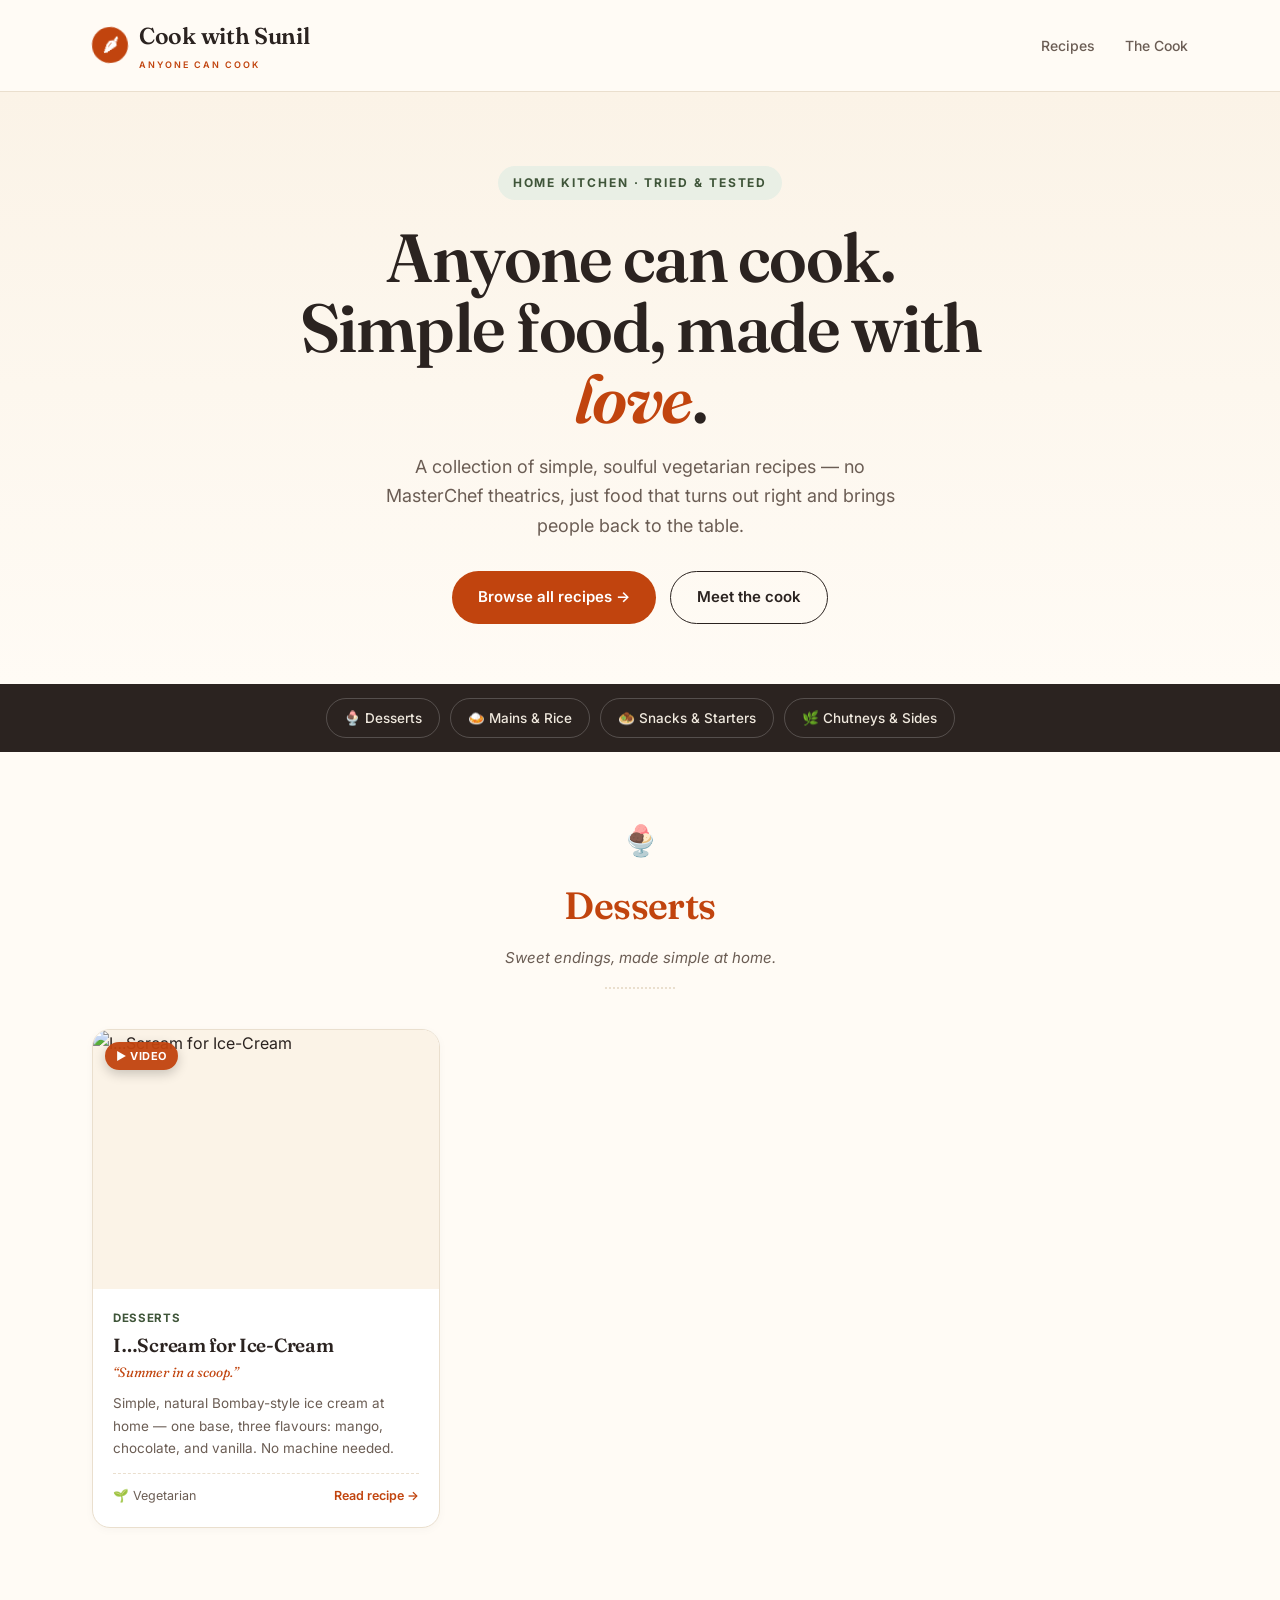
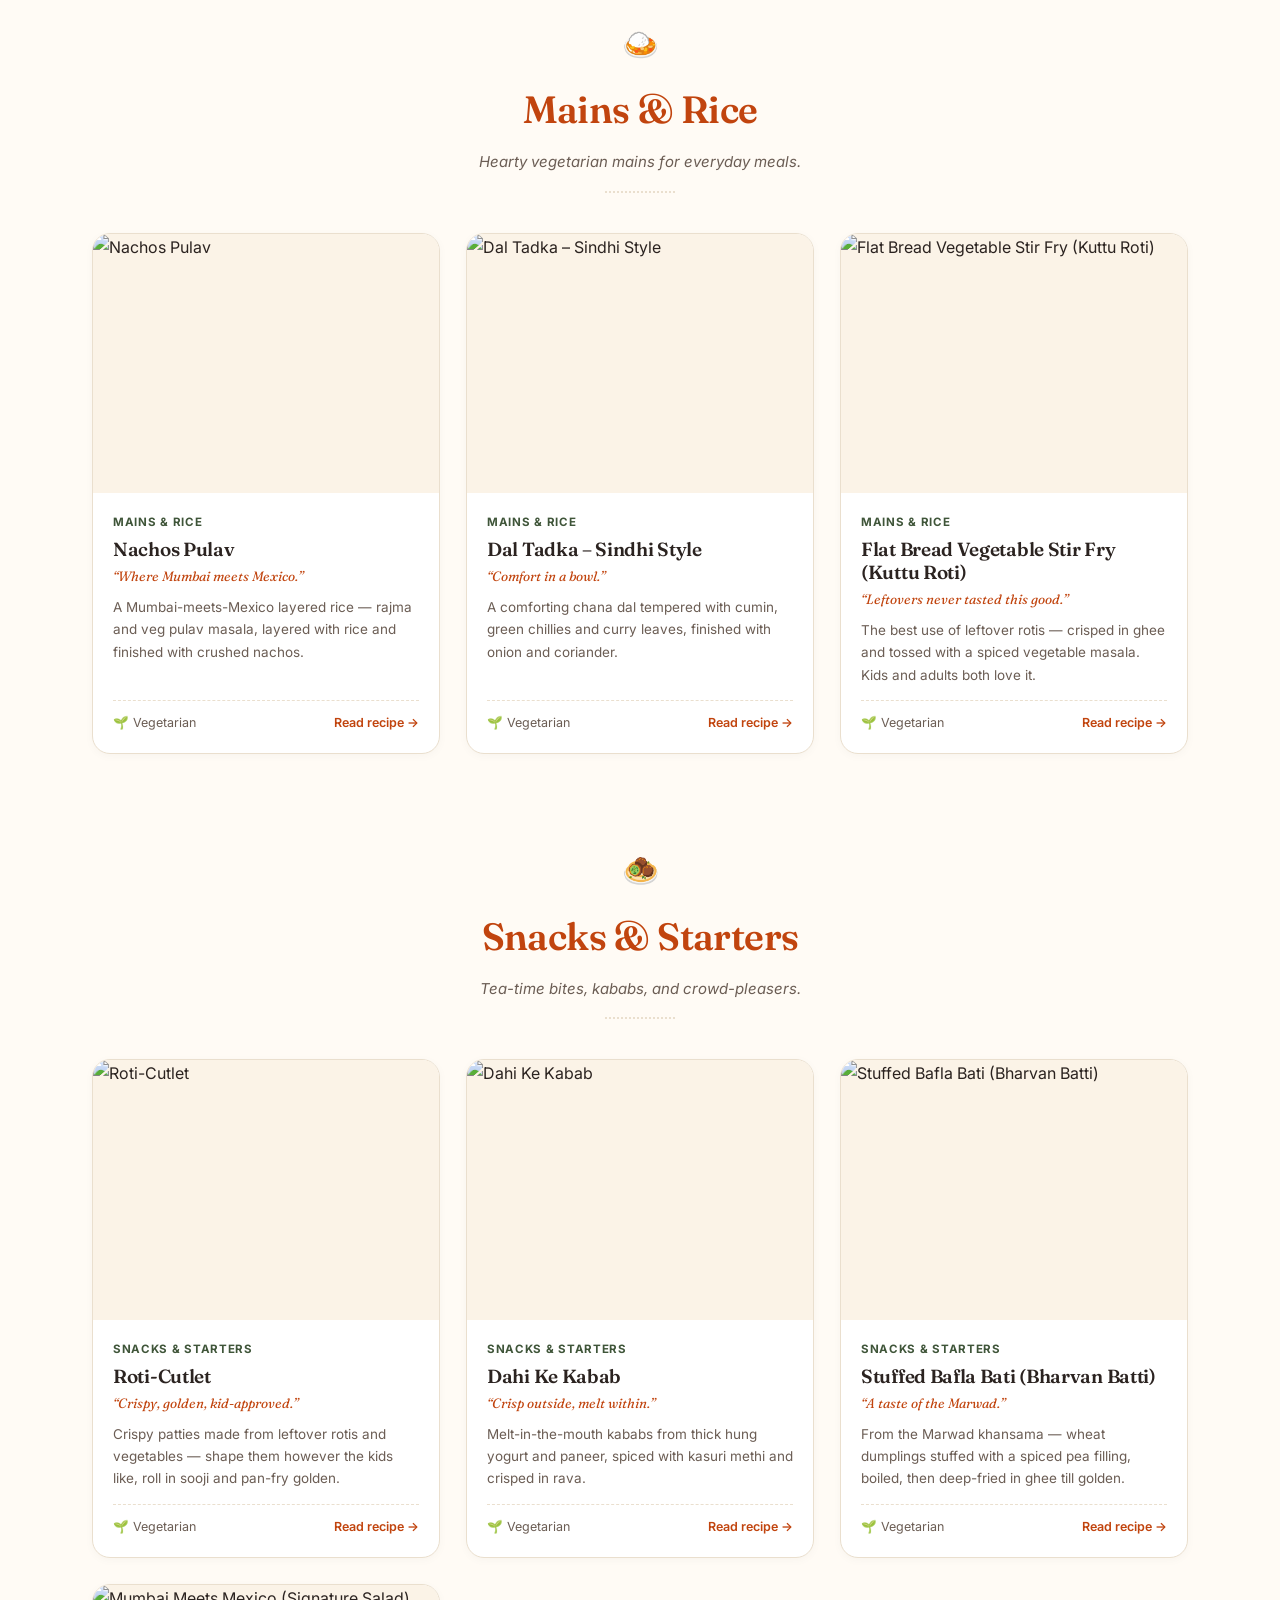
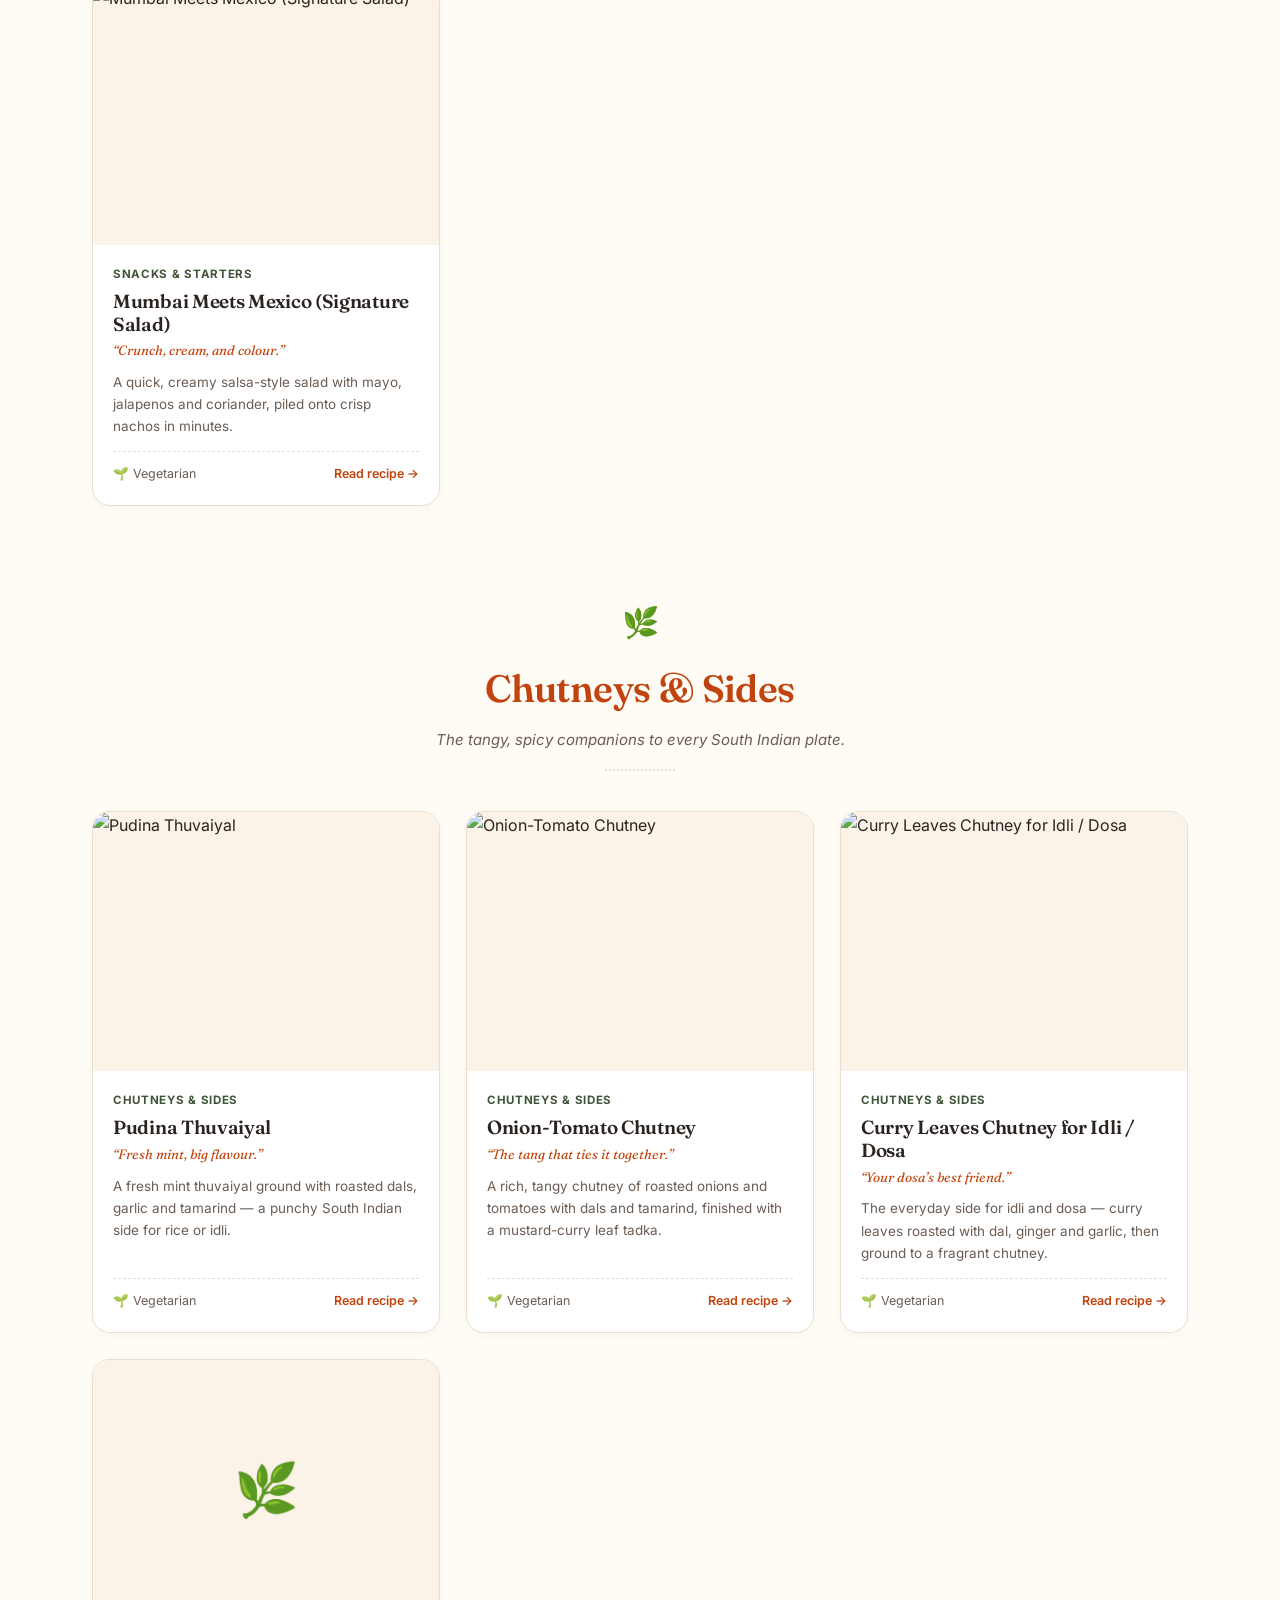
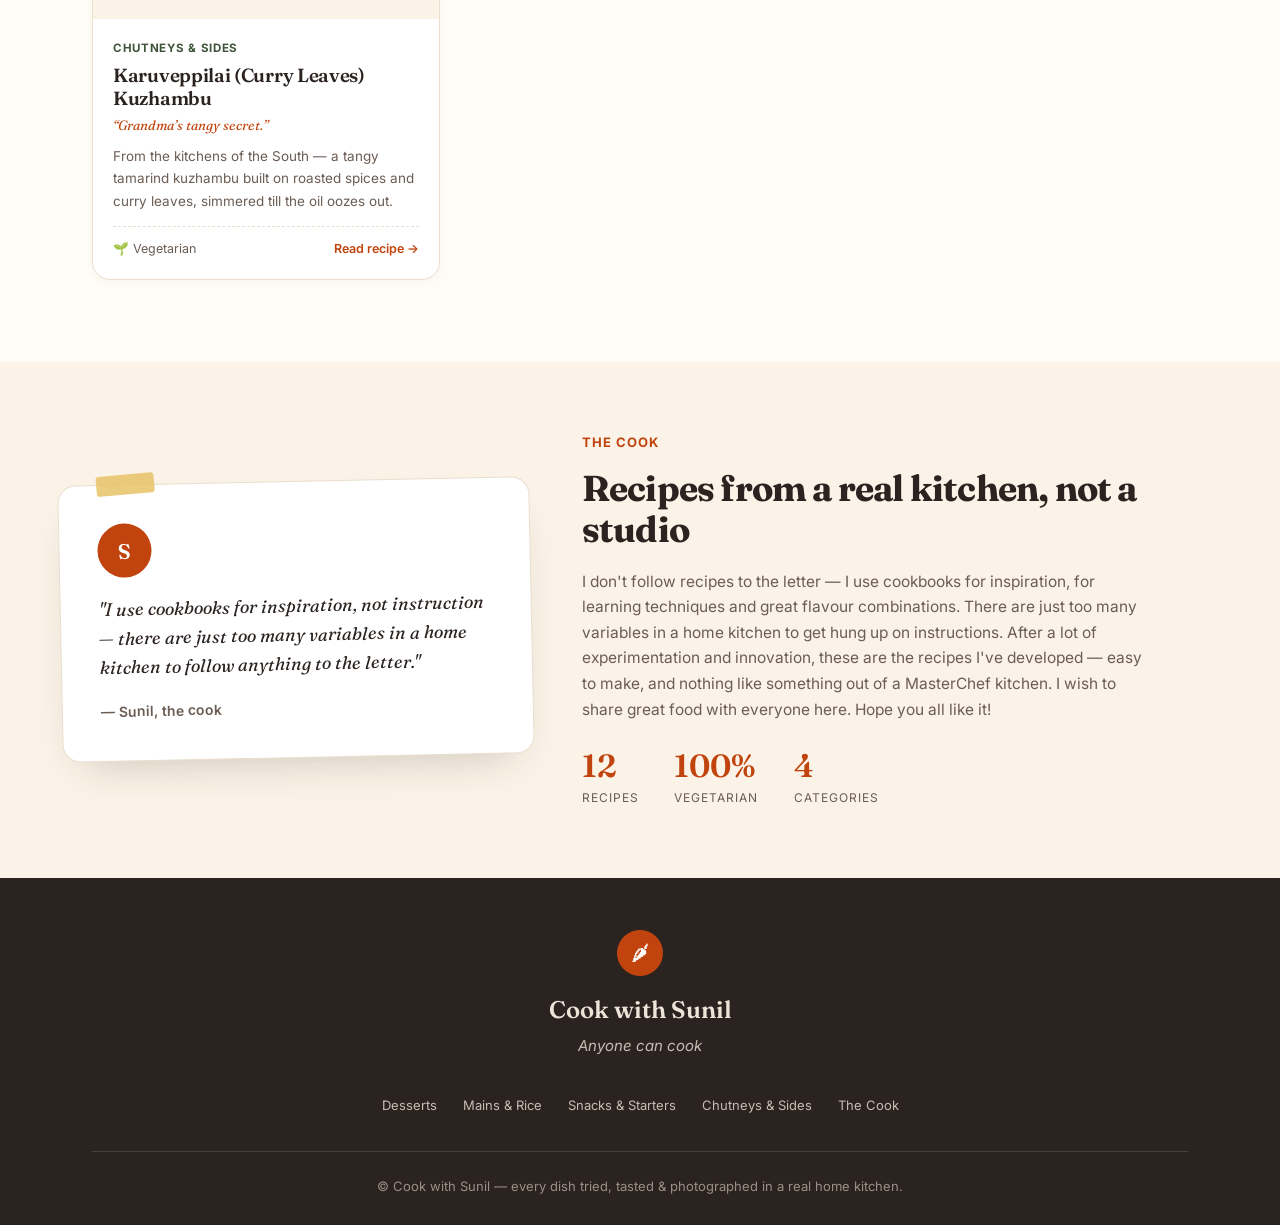
==== index.html @ 4f1dfeef "Initial commit" ====
<!DOCTYPE html><html lang="en"><head><meta charset="UTF-8">
<meta name="viewport" content="width=device-width, initial-scale=1.0">
<title>Cook with Sunil — Anyone Can Cook</title><link rel="preconnect" href="https://fonts.googleapis.com"><link rel="preconnect" href="https://fonts.gstatic.com" crossorigin><link href="https://fonts.googleapis.com/css2?family=Fraunces:ital,opsz,wght@0,9..144,400;0,9..144,500;0,9..144,600;0,9..144,700;1,9..144,500&family=Inter:wght@400;500;600;700&display=swap" rel="stylesheet">
<link rel="stylesheet" href="style.css"></head><body>
<header><div class="nav">
    <a class="logo" href="index.html"><span class="mark">🌶</span><span>Cook with Sunil<small>Anyone can cook</small></span></a>
    <nav class="links">
      <a href="index.html#recipes">Recipes</a>
      <a href="index.html#about">The Cook</a>
    </nav>
  </div></header>
<section class="hero"><div class="hero-inner">
  <span class="eyebrow">Home kitchen · tried &amp; tested</span>
  <h1>Anyone can cook.<br>Simple food, made with <em>love</em>.</h1>
  <p class="sub">A collection of simple, soulful vegetarian recipes — no MasterChef theatrics, just food that turns out right and brings people back to the table.</p>
  <div class="btn-row"><a href="#recipes" class="btn btn-primary">Browse all recipes →</a><a href="#about" class="btn btn-ghost">Meet the cook</a></div>
</div></section>
<div class="cat-strip"><div class="cat-track"><a href="#cat-desserts" class="chip">🍨 Desserts</a><a href="#cat-mains" class="chip">🍛 Mains &amp; Rice</a><a href="#cat-snacks" class="chip">🧆 Snacks &amp; Starters</a><a href="#cat-chutneys" class="chip">🌿 Chutneys &amp; Sides</a></div></div>
<div id="recipes"><section class="section" id="cat-desserts"><div class="wrap">
      <div class="cat-head"><span class="ic">🍨</span><h2>Desserts</h2><p>Sweet endings, made simple at home.</p><div class="dots"></div></div>
      <div class="grid"><a class="card" href="recipes/iscream-for-ice-cream.html"><div class="card-imgbox"><span class="vbadge">▶ Video</span><img src="https://blogger.googleusercontent.com/img/b/R29vZ2xl/AVvXsEgFw0wYeo3Sw2iEZyxGGr3tSj8_e7sImVb_Z_BEMBgULBhqzFp1XHIjA0QR-LkLG1fVpLxd50rUgfmRwkockPiO5MW8m3xWClStYhMVUKHw46kzNkJUn6xvJkQdDSr-ZBlwrnX8sAvw6Y0/s1600/20170427_085334.jpg" alt="I…Scream for Ice-Cream" loading="lazy"></div>
        <div class="card-body">
          <span class="cat">Desserts</span>
          <h3>I…Scream for Ice-Cream</h3>
          <div class="slogan">“Summer in a scoop.”</div>
          <p>Simple, natural Bombay-style ice cream at home — one base, three flavours: mango, chocolate, and vanilla. No machine needed.</p>
          <div class="card-foot"><span>🌱 Vegetarian</span><span class="read">Read recipe →</span></div>
        </div></a></div></div></section><section class="section" id="cat-mains"><div class="wrap">
      <div class="cat-head"><span class="ic">🍛</span><h2>Mains &amp; Rice</h2><p>Hearty vegetarian mains for everyday meals.</p><div class="dots"></div></div>
      <div class="grid"><a class="card" href="recipes/nachos-pulav.html"><div class="card-imgbox"><img src="https://blogger.googleusercontent.com/img/b/R29vZ2xl/AVvXsEjIQQK8z1B9zir5EjCNSpB1z9nng65ak8qjF-A2gY6j-wXVv90EKnfh2CKCVdnz7WDhyphenhyphenZRdzK7X9KW28HXyBEJ-opdi9cYxtEpz1s6Vxp4I9kd1K_onDWP8ii4K8JUJOKnVtJ7ZULEgsws/s1600/20170219_194304.jpg" alt="Nachos Pulav" loading="lazy"></div>
        <div class="card-body">
          <span class="cat">Mains &amp; Rice</span>
          <h3>Nachos Pulav</h3>
          <div class="slogan">“Where Mumbai meets Mexico.”</div>
          <p>A Mumbai-meets-Mexico layered rice — rajma and veg pulav masala, layered with rice and finished with crushed nachos.</p>
          <div class="card-foot"><span>🌱 Vegetarian</span><span class="read">Read recipe →</span></div>
        </div></a><a class="card" href="recipes/dal-tadka-sindhi-style.html"><div class="card-imgbox"><img src="https://blogger.googleusercontent.com/img/b/R29vZ2xl/AVvXsEghPW6mg73HFXf9tcdtgC_F7f_ImoK4aZg4cHeGwr1Kl7DD13qhtP1RSrISd06VORUZw4foGK4ANc1D4SOJID8cL55dn6BaSYgqeN9T8z7Kysr72hAzqRSy3J3FA2n-YyV-cQL20P2u7tk/s1600/20170125_112902%5B1%5D.jpg" alt="Dal Tadka – Sindhi Style" loading="lazy"></div>
        <div class="card-body">
          <span class="cat">Mains &amp; Rice</span>
          <h3>Dal Tadka – Sindhi Style</h3>
          <div class="slogan">“Comfort in a bowl.”</div>
          <p>A comforting chana dal tempered with cumin, green chillies and curry leaves, finished with onion and coriander.</p>
          <div class="card-foot"><span>🌱 Vegetarian</span><span class="read">Read recipe →</span></div>
        </div></a><a class="card" href="recipes/flat-bread-vegetable-stir-fry.html"><div class="card-imgbox"><img src="https://blogger.googleusercontent.com/img/b/R29vZ2xl/AVvXsEhppO60eeCHityUreZRfAb-bkHAT_Q0iYYxqyq2pEWZCsMvmVnBmGLKgSCERcH0T8pK2LYeWjLOKEDHChMqivcEeB98K-WfI4bphF3T0xjyth3nAKYNoSKLiLcBI1dA5My2yGHmAhQFqsQ/s1600/FinalRecipe.jpg" alt="Flat Bread Vegetable Stir Fry (Kuttu Roti)" loading="lazy"></div>
        <div class="card-body">
          <span class="cat">Mains &amp; Rice</span>
          <h3>Flat Bread Vegetable Stir Fry (Kuttu Roti)</h3>
          <div class="slogan">“Leftovers never tasted this good.”</div>
          <p>The best use of leftover rotis — crisped in ghee and tossed with a spiced vegetable masala. Kids and adults both love it.</p>
          <div class="card-foot"><span>🌱 Vegetarian</span><span class="read">Read recipe →</span></div>
        </div></a></div></div></section><section class="section" id="cat-snacks"><div class="wrap">
      <div class="cat-head"><span class="ic">🧆</span><h2>Snacks &amp; Starters</h2><p>Tea-time bites, kababs, and crowd-pleasers.</p><div class="dots"></div></div>
      <div class="grid"><a class="card" href="recipes/roti-cutlet.html"><div class="card-imgbox"><img src="https://blogger.googleusercontent.com/img/b/R29vZ2xl/AVvXsEh2dqqE704uBh4hRAGPXHVUBP8OnBsLX6yEpGLW4JAv_m7zp0CteZa7-JMsQDPhw6bWCqvStCzgMV7E_QYKPdjQCLGt3HzcbpElyhjtNiKp_ELKt7i7dH6aCMytRm6L7MxPrPAR6CMxEHY/s1600/20161216_183708.jpg" alt="Roti-Cutlet" loading="lazy"></div>
        <div class="card-body">
          <span class="cat">Snacks &amp; Starters</span>
          <h3>Roti-Cutlet</h3>
          <div class="slogan">“Crispy, golden, kid-approved.”</div>
          <p>Crispy patties made from leftover rotis and vegetables — shape them however the kids like, roll in sooji and pan-fry golden.</p>
          <div class="card-foot"><span>🌱 Vegetarian</span><span class="read">Read recipe →</span></div>
        </div></a><a class="card" href="recipes/dahi-ke-kabab.html"><div class="card-imgbox"><img src="https://blogger.googleusercontent.com/img/b/R29vZ2xl/AVvXsEhenN1s5Jiac1G-pbohjUM249xzvGFm3jf5kSj56xplCSXVtcHLGimD4LZ4NJWnolzxZd3FnyPrOJ2uaZqwNsiNmnnwuAV_sNTugXSMS69ebXO3aFKRUMzMpRTNVwaDNpOuK_WzVVysIMU/s1600/20160713_191837.jpg" alt="Dahi Ke Kabab" loading="lazy"></div>
        <div class="card-body">
          <span class="cat">Snacks &amp; Starters</span>
          <h3>Dahi Ke Kabab</h3>
          <div class="slogan">“Crisp outside, melt within.”</div>
          <p>Melt-in-the-mouth kababs from thick hung yogurt and paneer, spiced with kasuri methi and crisped in rava.</p>
          <div class="card-foot"><span>🌱 Vegetarian</span><span class="read">Read recipe →</span></div>
        </div></a><a class="card" href="recipes/stuffed-bafla-bati.html"><div class="card-imgbox"><img src="https://blogger.googleusercontent.com/img/b/R29vZ2xl/AVvXsEiE6mlId9qHucNRJmh9KgJC_mFvnOPAeF1JdLgCGEiuiAC-ZcavAeBeXEUVF7Yqpzw_WYfKelt8BISRjWqrp4NXorxo4FDapHoyJ_9gQRP6Za9vZZnNcGZ80BP8h7YeNfulwo-5lq1vnrQ/s1600/20170205_131825.jpg" alt="Stuffed Bafla Bati (Bharvan Batti)" loading="lazy"></div>
        <div class="card-body">
          <span class="cat">Snacks &amp; Starters</span>
          <h3>Stuffed Bafla Bati (Bharvan Batti)</h3>
          <div class="slogan">“A taste of the Marwad.”</div>
          <p>From the Marwad khansama — wheat dumplings stuffed with a spiced pea filling, boiled, then deep-fried in ghee till golden.</p>
          <div class="card-foot"><span>🌱 Vegetarian</span><span class="read">Read recipe →</span></div>
        </div></a><a class="card" href="recipes/mumbai-meets-mexico-signature-salad.html"><div class="card-imgbox"><img src="https://blogger.googleusercontent.com/img/b/R29vZ2xl/AVvXsEiPVGfZgb_vbFJzCrRrokZDkWzpPA3eaFC8uePCwQwnpmatWI_PqnGOxtR1TtI1C7z-S4FWOAka4y0vxbvQzpNoXQLZIXMTinGe_Yiqvjn3AgZ1Y8Dhe9PY2_-Z-a2RHFv0I8VTkstrA8g/s1600/20170217_124840.jpg" alt="Mumbai Meets Mexico (Signature Salad)" loading="lazy"></div>
        <div class="card-body">
          <span class="cat">Snacks &amp; Starters</span>
          <h3>Mumbai Meets Mexico (Signature Salad)</h3>
          <div class="slogan">“Crunch, cream, and colour.”</div>
          <p>A quick, creamy salsa-style salad with mayo, jalapenos and coriander, piled onto crisp nachos in minutes.</p>
          <div class="card-foot"><span>🌱 Vegetarian</span><span class="read">Read recipe →</span></div>
        </div></a></div></div></section><section class="section" id="cat-chutneys"><div class="wrap">
      <div class="cat-head"><span class="ic">🌿</span><h2>Chutneys &amp; Sides</h2><p>The tangy, spicy companions to every South Indian plate.</p><div class="dots"></div></div>
      <div class="grid"><a class="card" href="recipes/pudina-thuvaiyal.html"><div class="card-imgbox"><img src="https://blogger.googleusercontent.com/img/b/R29vZ2xl/AVvXsEhF_JLlzzImtAB-aK-VqXWZ7imxDiXHdghusbhHlmqI6Mui17QLjEtxDnAkiiumhVhEcResrKe85SBDqQ5V5i7YfeUi4BRLkUC4Se1vOrA9KpQroZGYI82nofA6fdEDqZi_3i1RG_dpq9A/s1600/20170208_172454.jpg" alt="Pudina Thuvaiyal" loading="lazy"></div>
        <div class="card-body">
          <span class="cat">Chutneys &amp; Sides</span>
          <h3>Pudina Thuvaiyal</h3>
          <div class="slogan">“Fresh mint, big flavour.”</div>
          <p>A fresh mint thuvaiyal ground with roasted dals, garlic and tamarind — a punchy South Indian side for rice or idli.</p>
          <div class="card-foot"><span>🌱 Vegetarian</span><span class="read">Read recipe →</span></div>
        </div></a><a class="card" href="recipes/onion-tomato-chutney.html"><div class="card-imgbox"><img src="https://blogger.googleusercontent.com/img/b/R29vZ2xl/AVvXsEibOUSifg0I3V5X3czVHTTebqqjDA8hDwp838yAYhmin7AsKMjqBAxrg124q-DOqh7LNtPHUI9MXusyq-41RGnck0bb0sgMVdSnXQqoEVOvciBJenWuyq2JxHxMBNbSVjXGwijG5c_bMZ4/s1600/20170129_192858.jpg" alt="Onion-Tomato Chutney" loading="lazy"></div>
        <div class="card-body">
          <span class="cat">Chutneys &amp; Sides</span>
          <h3>Onion-Tomato Chutney</h3>
          <div class="slogan">“The tang that ties it together.”</div>
          <p>A rich, tangy chutney of roasted onions and tomatoes with dals and tamarind, finished with a mustard-curry leaf tadka.</p>
          <div class="card-foot"><span>🌱 Vegetarian</span><span class="read">Read recipe →</span></div>
        </div></a><a class="card" href="recipes/curry-leaves-chutney-for-idli-dosa.html"><div class="card-imgbox"><img src="https://blogger.googleusercontent.com/img/b/R29vZ2xl/AVvXsEi475CVmxyx-L4INZqtGL-YmZ1We_u1buv3QeqhWbfv9ziGuZAYHcxqvOp58nPk1_nMiL2BbzUoZxp7ufi2bHBsUQrV6Z0tn7A8SuXFbl655Da0PzI9Os0oX3kiphWXs3-1eS0PDS_pwsk/s1600/20170129_192916.jpg" alt="Curry Leaves Chutney for Idli / Dosa" loading="lazy"></div>
        <div class="card-body">
          <span class="cat">Chutneys &amp; Sides</span>
          <h3>Curry Leaves Chutney for Idli / Dosa</h3>
          <div class="slogan">“Your dosa’s best friend.”</div>
          <p>The everyday side for idli and dosa — curry leaves roasted with dal, ginger and garlic, then ground to a fragrant chutney.</p>
          <div class="card-foot"><span>🌱 Vegetarian</span><span class="read">Read recipe →</span></div>
        </div></a><a class="card" href="recipes/karuveppilai-curry-leaves-kuzhambu.html"><div class="card-imgbox"><div class="noimg">🌿</div></div>
        <div class="card-body">
          <span class="cat">Chutneys &amp; Sides</span>
          <h3>Karuveppilai (Curry Leaves) Kuzhambu</h3>
          <div class="slogan">“Grandma’s tangy secret.”</div>
          <p>From the kitchens of the South — a tangy tamarind kuzhambu built on roasted spices and curry leaves, simmered till the oil oozes out.</p>
          <div class="card-foot"><span>🌱 Vegetarian</span><span class="read">Read recipe →</span></div>
        </div></a></div></div></section></div>
<section class="about" id="about"><div class="wrap about-inner">
  <div class="note-card"><div class="avatar">S</div>
    <p>"I use cookbooks for inspiration, not instruction — there are just too many variables in a home kitchen to follow anything to the letter."</p>
    <div class="sign">— Sunil, the cook</div>
  </div>
  <div class="about-copy">
    <span class="tag">The Cook</span>
    <h2>Recipes from a real kitchen, not a studio</h2>
    <p>I don't follow recipes to the letter — I use cookbooks for inspiration, for learning techniques and great flavour combinations. There are just too many variables in a home kitchen to get hung up on instructions. After a lot of experimentation and innovation, these are the recipes I've developed — easy to make, and nothing like something out of a MasterChef kitchen. I wish to share great food with everyone here. Hope you all like it!</p>
    <div class="stat-row">
      <div class="stat"><b>12</b><span>Recipes</span></div>
      <div class="stat"><b>100%</b><span>Vegetarian</span></div>
      <div class="stat"><b>4</b><span>Categories</span></div>
    </div>
  </div>
</div></section>
<footer><div class="wrap">
    <div class="foot-top"><div class="mark">🌶</div><h3>Cook with Sunil</h3><p>Anyone can cook</p></div>
    <div class="foot-nav"><a href="index.html#cat-desserts">Desserts</a><a href="index.html#cat-mains">Mains &amp; Rice</a><a href="index.html#cat-snacks">Snacks &amp; Starters</a><a href="index.html#cat-chutneys">Chutneys &amp; Sides</a><a href="index.html#about">The Cook</a></div>
    <div class="foot-bottom">© Cook with Sunil — every dish tried, tasted &amp; photographed in a real home kitchen.</div>
  </div></footer>
</body></html>
---- style.css ----
:root{
  --paper:#FFFBF5; --paper-2:#FBF3E7; --paper-3:#F7EDDD;
  --ink:#2B2320; --ink-soft:#6B5D54;
  --coral:#C1440E; --coral-dark:#9E360A;
  --curry:#5B7553; --curry-dark:#3F5539;
  --gold:#E8C468; --tip-blue:#4A6D8C; --tip-blue-bg:#EAF1F6;
  --tip-gold-bg:#FBF3DD;
  --line:#EADFCE; --line-soft:#F0E7D8;
}
*{margin:0;padding:0;box-sizing:border-box;}
html{scroll-behavior:smooth;}
body{background:var(--paper);color:var(--ink);font-family:'Inter',sans-serif;line-height:1.65;-webkit-font-smoothing:antialiased;}
h1,h2,h3,h4,.serif{font-family:'Fraunces',serif;}
a{color:inherit;text-decoration:none;}
img{max-width:100%;display:block;}
.wrap{max-width:1160px;margin:0 auto;padding:0 32px;}

/* ---------- HEADER ---------- */
header{background:rgba(255,251,245,.9);backdrop-filter:blur(10px);border-bottom:1px solid var(--line);position:sticky;top:0;z-index:60;}
.nav{display:flex;align-items:center;justify-content:space-between;padding:18px 32px;max-width:1160px;margin:0 auto;}
.logo{font-family:'Fraunces',serif;font-weight:600;font-size:23px;letter-spacing:-.3px;display:flex;align-items:center;gap:11px;}
.logo .mark{width:36px;height:36px;border-radius:50%;background:var(--coral);display:flex;align-items:center;justify-content:center;color:#fff;font-size:17px;transform:rotate(-8deg);flex:0 0 auto;}
.logo small{display:block;font-family:'Inter';font-size:9px;letter-spacing:.22em;text-transform:uppercase;color:var(--coral);font-weight:600;margin-top:2px;}
nav.links{display:flex;gap:30px;font-size:14px;font-weight:500;}
nav.links a{color:var(--ink-soft);transition:color .2s;}
nav.links a:hover{color:var(--coral);}
@media(max-width:760px){nav.links{display:none;}}

/* ---------- HERO ---------- */
.hero{background:linear-gradient(180deg,var(--paper-2),var(--paper));padding:74px 0 60px;text-align:center;}
.hero-inner{max-width:760px;margin:0 auto;padding:0 32px;}
.eyebrow{font-size:12px;font-weight:700;letter-spacing:.16em;text-transform:uppercase;color:var(--curry-dark);background:#E9EFE5;padding:7px 15px;border-radius:100px;display:inline-block;margin-bottom:22px;}
.hero h1{font-size:clamp(40px,6.5vw,68px);line-height:1.04;font-weight:600;letter-spacing:-1.5px;margin-bottom:18px;}
.hero h1 em{font-style:italic;color:var(--coral);}
.hero p.sub{font-size:18px;color:var(--ink-soft);max-width:520px;margin:0 auto 30px;}
.btn-row{display:flex;gap:14px;flex-wrap:wrap;justify-content:center;}
.btn{display:inline-flex;align-items:center;gap:8px;padding:13px 26px;border-radius:100px;font-weight:600;font-size:15px;transition:transform .16s,box-shadow .2s,background .2s;}
.btn-primary{background:var(--coral);color:#fff;}
.btn-primary:hover{transform:translateY(-2px);box-shadow:0 12px 26px rgba(193,68,14,.28);}
.btn-ghost{border:1.5px solid var(--ink);color:var(--ink);}
.btn-ghost:hover{background:var(--ink);color:var(--paper);}

/* ---------- CATEGORY NAV ---------- */
.cat-strip{background:var(--ink);position:sticky;top:73px;z-index:55;}
.cat-track{display:flex;gap:10px;overflow-x:auto;padding:14px 32px;max-width:1160px;margin:0 auto;scrollbar-width:none;justify-content:center;}
.cat-track::-webkit-scrollbar{display:none;}
.chip{flex:0 0 auto;color:#F0E9DE;border:1px solid rgba(255,255,255,.2);padding:8px 17px;border-radius:100px;font-size:13.5px;font-weight:500;white-space:nowrap;transition:background .2s,border-color .2s;}
.chip:hover,.chip.active{background:var(--coral);border-color:var(--coral);color:#fff;}

/* ---------- CATEGORY SECTIONS ---------- */
.section{padding:64px 0 8px;}
.cat-head{text-align:center;margin-bottom:40px;}
.cat-head .ic{font-size:30px;display:block;margin-bottom:10px;}
.cat-head h2{font-size:clamp(28px,3.6vw,38px);letter-spacing:-.6px;font-weight:600;color:var(--coral);margin-bottom:8px;}
.cat-head p{color:var(--ink-soft);font-size:15px;font-style:italic;}
.cat-head .dots{width:70px;height:0;border-top:2px dotted var(--line);margin:16px auto 0;}

/* ---------- RECIPE CARDS (uniform images) ---------- */
.grid{display:grid;grid-template-columns:repeat(3,1fr);gap:26px;margin-bottom:20px;}
@media(max-width:900px){.grid{grid-template-columns:repeat(2,1fr);}}
@media(max-width:600px){.grid{grid-template-columns:1fr;}}
.card{display:flex;flex-direction:column;background:#fff;border:1px solid var(--line);border-radius:18px;overflow:hidden;transition:transform .2s,box-shadow .2s;height:100%;box-shadow:0 2px 10px rgba(43,35,32,.03);}
.card:hover{transform:translateY(-5px);box-shadow:0 22px 40px -18px rgba(43,35,32,.18);}
.card-imgbox{aspect-ratio:4/3;width:100%;overflow:hidden;background:var(--paper-2);}
.card-imgbox img{width:100%;height:100%;object-fit:cover;transition:transform .45s;}
.card:hover .card-imgbox img{transform:scale(1.05);}
.card-imgbox .noimg{width:100%;height:100%;display:flex;align-items:center;justify-content:center;font-size:52px;}
.card-body{padding:20px;display:flex;flex-direction:column;flex:1;}
.card-body .cat{font-size:11.5px;font-weight:700;letter-spacing:.06em;text-transform:uppercase;color:var(--curry-dark);margin-bottom:6px;}
.card-body h3{font-size:19px;font-weight:600;letter-spacing:-.3px;margin-bottom:4px;line-height:1.2;}
.card-body .slogan{font-family:'Fraunces',serif;font-style:italic;font-size:13.5px;color:var(--coral);margin-bottom:9px;}
.card-body p{font-size:13.5px;color:var(--ink-soft);margin-bottom:14px;flex:1;}
.card-foot{display:flex;justify-content:space-between;align-items:center;padding-top:12px;border-top:1px dashed var(--line);font-size:12.5px;color:var(--ink-soft);}
.card-foot .read{color:var(--coral);font-weight:600;}

/* ---------- ABOUT ---------- */
.about{background:var(--paper-2);margin-top:54px;}
.about-inner{display:grid;grid-template-columns:0.85fr 1.15fr;gap:50px;align-items:center;padding:70px 0;}
@media(max-width:800px){.about-inner{grid-template-columns:1fr;gap:34px;padding:50px 0;}}
.note-card{background:#fff;border-radius:18px;padding:38px;position:relative;box-shadow:0 20px 46px -24px rgba(43,35,32,.28);transform:rotate(-1.2deg);border:1px solid var(--line);}
.note-card::before{content:"";position:absolute;top:-11px;left:38px;width:58px;height:20px;background:var(--gold);opacity:.85;transform:rotate(-4deg);border-radius:3px;}
.note-card .avatar{width:54px;height:54px;border-radius:50%;background:var(--coral);color:#fff;display:flex;align-items:center;justify-content:center;font-family:'Fraunces',serif;font-weight:600;font-size:21px;margin-bottom:18px;}
.note-card p{font-family:'Fraunces',serif;font-style:italic;font-size:18px;line-height:1.6;color:var(--ink);}
.note-card .sign{margin-top:18px;font-family:'Inter';font-style:normal;font-weight:600;font-size:14px;color:var(--ink-soft);}
.about-copy .tag{font-size:13px;font-weight:700;letter-spacing:.08em;text-transform:uppercase;color:var(--coral);margin-bottom:14px;display:block;}
.about-copy h2{font-size:clamp(27px,3.6vw,36px);letter-spacing:-.8px;margin-bottom:18px;line-height:1.15;}
.about-copy p{color:var(--ink-soft);margin-bottom:16px;max-width:560px;font-size:15.5px;}
.stat-row{display:flex;gap:36px;margin-top:28px;flex-wrap:wrap;}
.stat b{font-family:'Fraunces',serif;font-size:32px;font-weight:600;display:block;color:var(--coral);line-height:1;}
.stat span{font-size:12px;letter-spacing:.08em;text-transform:uppercase;color:var(--ink-soft);margin-top:6px;display:block;}

/* ---------- FOOTER ---------- */
footer{background:var(--ink);color:#EDE4D8;padding:52px 0 28px;}
.foot-top{text-align:center;margin-bottom:36px;}
.foot-top .mark{width:46px;height:46px;border-radius:50%;background:var(--coral);display:inline-flex;align-items:center;justify-content:center;font-size:20px;color:#fff;margin-bottom:14px;transform:rotate(-8deg);}
.foot-top h3{font-size:24px;font-weight:600;margin-bottom:5px;}
.foot-top p{color:#C8BCB2;font-style:italic;font-size:15px;}
.foot-nav{display:flex;gap:26px;justify-content:center;flex-wrap:wrap;margin-bottom:34px;font-size:13px;}
.foot-nav a{color:#C8BCB2;transition:color .2s;}
.foot-nav a:hover{color:#fff;}
.foot-bottom{padding-top:24px;border-top:1px solid rgba(255,255,255,.12);font-size:13px;color:#9C8F86;text-align:center;}

/* ================= RECIPE PAGE ================= */
.recipe-wrap{max-width:900px;margin:0 auto;padding:0 32px;}
.crumbs{font-size:13px;color:var(--ink-soft);padding:24px 0 0;}
.crumbs a:hover{color:var(--coral);}
.rhead{text-align:center;padding:34px 0 26px;}
.rhead .cat{font-size:12.5px;font-weight:700;letter-spacing:.1em;text-transform:uppercase;color:var(--curry-dark);margin-bottom:14px;display:block;}
.rhead h1{font-size:clamp(34px,5.5vw,52px);line-height:1.06;font-weight:600;letter-spacing:-1px;color:var(--coral);margin-bottom:10px;}
.rhead .slogan{display:inline-block;font-family:'Fraunces',serif;font-style:italic;font-size:19px;color:var(--coral);background:var(--paper-2);padding:5px 20px;border-radius:100px;margin-bottom:14px;}
.rhead .dek{font-size:17px;color:var(--ink-soft);max-width:640px;margin:0 auto;line-height:1.55;}

/* watch the show button */
.watch-show{display:inline-flex;align-items:center;gap:11px;margin-top:20px;padding:13px 26px;border-radius:100px;
  background:var(--coral);color:#fff;font-weight:600;font-size:15px;box-shadow:0 12px 26px -8px rgba(193,68,14,.5);
  transition:transform .16s,box-shadow .2s;}
.watch-show:hover{transform:translateY(-2px);box-shadow:0 16px 32px -8px rgba(193,68,14,.6);}
.watch-show .play{width:26px;height:26px;border-radius:50%;background:rgba(255,255,255,.25);display:flex;align-items:center;justify-content:center;font-size:12px;}
.watch-show small{font-weight:400;opacity:.85;font-size:12.5px;}

/* card video badge */
.card-imgbox{aspect-ratio:4/3;width:100%;overflow:hidden;background:var(--paper-2);position:relative;}
.vbadge{position:absolute;top:12px;left:12px;z-index:2;background:rgba(193,68,14,.95);color:#fff;font-size:11px;font-weight:700;
  letter-spacing:.05em;text-transform:uppercase;padding:5px 11px;border-radius:100px;display:flex;align-items:center;gap:5px;box-shadow:0 4px 12px rgba(0,0,0,.2);}
.rhead .dots{width:100%;height:0;border-top:1.5px dotted var(--line);margin:26px 0 0;}

/* meta bar — matches screenshot */
.meta-bar{display:grid;grid-template-columns:repeat(4,1fr);gap:12px;background:var(--paper-2);border-radius:14px;padding:22px 20px;margin:26px 0 30px;}
@media(max-width:600px){.meta-bar{grid-template-columns:1fr 1fr;gap:18px 12px;}}
.meta-bar .mi{text-align:center;}
.meta-bar .mi .k{font-size:13px;color:var(--ink-soft);margin-bottom:5px;display:flex;align-items:center;justify-content:center;gap:6px;}
.meta-bar .mi .v{font-size:15px;font-weight:700;color:var(--coral);font-family:'Fraunces',serif;}

/* hero image */
.rhero-img{aspect-ratio:16/9;width:100%;border-radius:16px;overflow:hidden;margin-bottom:38px;background:var(--paper-2);box-shadow:0 20px 46px -26px rgba(150,80,10,.3);}
.rhero-img img{width:100%;height:100%;object-fit:cover;}
.rhero-img .noimg{width:100%;height:100%;display:flex;align-items:center;justify-content:center;font-size:90px;background:linear-gradient(135deg,#F4D8A0,#E8B060);}

.recipe-body{display:grid;grid-template-columns:300px 1fr;gap:48px;padding-bottom:30px;}
@media(max-width:820px){.recipe-body{grid-template-columns:1fr;gap:34px;}}

/* ingredients */
.ing-col h2{font-size:24px;font-weight:600;color:var(--coral);margin-bottom:6px;}
.ing-col .hr{height:0;border-top:2px solid var(--line);margin-bottom:18px;}
.ing-group{margin-bottom:20px;}
.ing-group h3{font-size:16px;font-weight:600;color:var(--ink);margin-bottom:8px;font-family:'Fraunces',serif;}
.ing-list{list-style:none;}
.ing-list li{display:flex;align-items:flex-start;gap:10px;font-size:14.5px;padding:9px 0;border-bottom:1px solid var(--line-soft);color:var(--ink);}
.ing-list li:last-child{border-bottom:none;}
.ing-list li::before{content:"";width:6px;height:6px;border-radius:50%;background:var(--coral);flex:0 0 auto;margin-top:8px;}
@media(max-width:820px){.ing-col{background:var(--paper-2);border-radius:16px;padding:26px;}}

/* method */
.method-head{display:flex;align-items:center;justify-content:space-between;gap:16px;flex-wrap:wrap;margin-bottom:6px;}
.method-col h2{font-size:24px;font-weight:600;color:var(--coral);}
.method-col .hr{height:0;border-top:2px solid var(--line);margin-bottom:22px;}
/* photo toggle */
.photo-toggle{display:inline-flex;align-items:center;gap:9px;font-size:13px;font-weight:600;color:var(--ink-soft);cursor:pointer;user-select:none;background:var(--paper-2);border:1px solid var(--line);padding:7px 14px;border-radius:100px;transition:background .2s,color .2s;}
.photo-toggle:hover{color:var(--coral);}
.photo-toggle .sw{width:34px;height:20px;border-radius:100px;background:var(--coral);position:relative;transition:background .2s;flex:0 0 auto;}
.photo-toggle .sw::after{content:"";position:absolute;top:2px;left:2px;width:16px;height:16px;border-radius:50%;background:#fff;transition:transform .2s;}
.photo-toggle .lbl-off{display:none;}
/* when photos hidden */
.method-col.photos-off .step-imgbox{display:none;}
.method-col.photos-off .step{display:block;}
.method-col.photos-off .photo-toggle .sw{background:#C9BdAE;}
.method-col.photos-off .photo-toggle .sw::after{transform:translateX(14px);}
.method-col.photos-off .photo-toggle .lbl-on{display:none;}
.method-col.photos-off .photo-toggle .lbl-off{display:inline;}

/* step: text left, photo right (side by side) */
.step{display:grid;grid-template-columns:1fr 300px;gap:22px;align-items:start;margin-bottom:22px;padding-bottom:22px;border-bottom:1px dashed var(--line);}
.step:last-of-type{border-bottom:none;}
.step.no-photo{grid-template-columns:1fr;}
.step-textwrap{display:flex;gap:14px;}
.step-num{width:28px;height:28px;flex:0 0 auto;border-radius:50%;background:var(--paper-3);color:var(--coral);font-weight:700;font-size:14px;display:flex;align-items:center;justify-content:center;font-family:'Fraunces',serif;margin-top:1px;}
.step-text{flex:1;min-width:0;}
.step-text p{font-size:15.5px;color:var(--ink);line-height:1.7;}
.step-imgbox{aspect-ratio:4/3;width:100%;border-radius:12px;overflow:hidden;border:1px solid var(--line);background:var(--paper-2);box-shadow:0 10px 26px -16px rgba(43,35,32,.2);position:relative;}
.step-imgbox img{width:100%;height:100%;object-fit:cover;}
/* graceful fallback when a photo fails to load */
.step-imgbox .fallback{position:absolute;inset:0;display:flex;align-items:center;justify-content:center;font-size:38px;background:linear-gradient(135deg,#F4E4CC,#EFD9B8);color:#B98A4A;}
@media(max-width:720px){
  .step{grid-template-columns:1fr;gap:14px;}
  .step-imgbox{max-width:420px;}
}

/* tip boxes — matching screenshot */
.tip{border-radius:10px;padding:15px 18px;margin-top:14px;font-size:14px;line-height:1.6;}
.tip.pro{background:var(--tip-gold-bg);border-left:4px solid var(--gold);color:var(--ink);}
.tip.serving{background:var(--tip-blue-bg);border-left:4px solid var(--tip-blue);color:var(--ink);}
.tip b{font-weight:700;}

/* more */
.more{padding:50px 0 84px;border-top:1px solid var(--line);margin-top:40px;}
.more h2{font-size:24px;margin-bottom:24px;letter-spacing:-.5px;text-align:center;color:var(--coral);}
.more-grid{display:grid;grid-template-columns:repeat(4,1fr);gap:20px;}
@media(max-width:900px){.more-grid{grid-template-columns:1fr 1fr;}}
@media(max-width:520px){.more-grid{grid-template-columns:1fr;}}
.mini{display:block;background:#fff;border:1px solid var(--line);border-radius:14px;overflow:hidden;transition:transform .2s,box-shadow .2s;}
.mini:hover{transform:translateY(-4px);box-shadow:0 16px 28px -16px rgba(43,35,32,.18);}
.mini-imgbox{aspect-ratio:4/3;overflow:hidden;background:var(--paper-2);}
.mini-imgbox img{width:100%;height:100%;object-fit:cover;transition:transform .45s;}
.mini:hover .mini-imgbox img{transform:scale(1.06);}
.mini-imgbox .noimg{width:100%;height:100%;display:flex;align-items:center;justify-content:center;font-size:34px;}
.mini-body{padding:13px 15px;}
.mini-body .cat{font-size:10.5px;font-weight:700;letter-spacing:.05em;text-transform:uppercase;color:var(--curry-dark);}
.mini-body h4{font-size:14.5px;font-weight:600;margin-top:4px;line-height:1.2;}

@media(prefers-reduced-motion:reduce){*{transition:none!important;}html{scroll-behavior:auto;}}
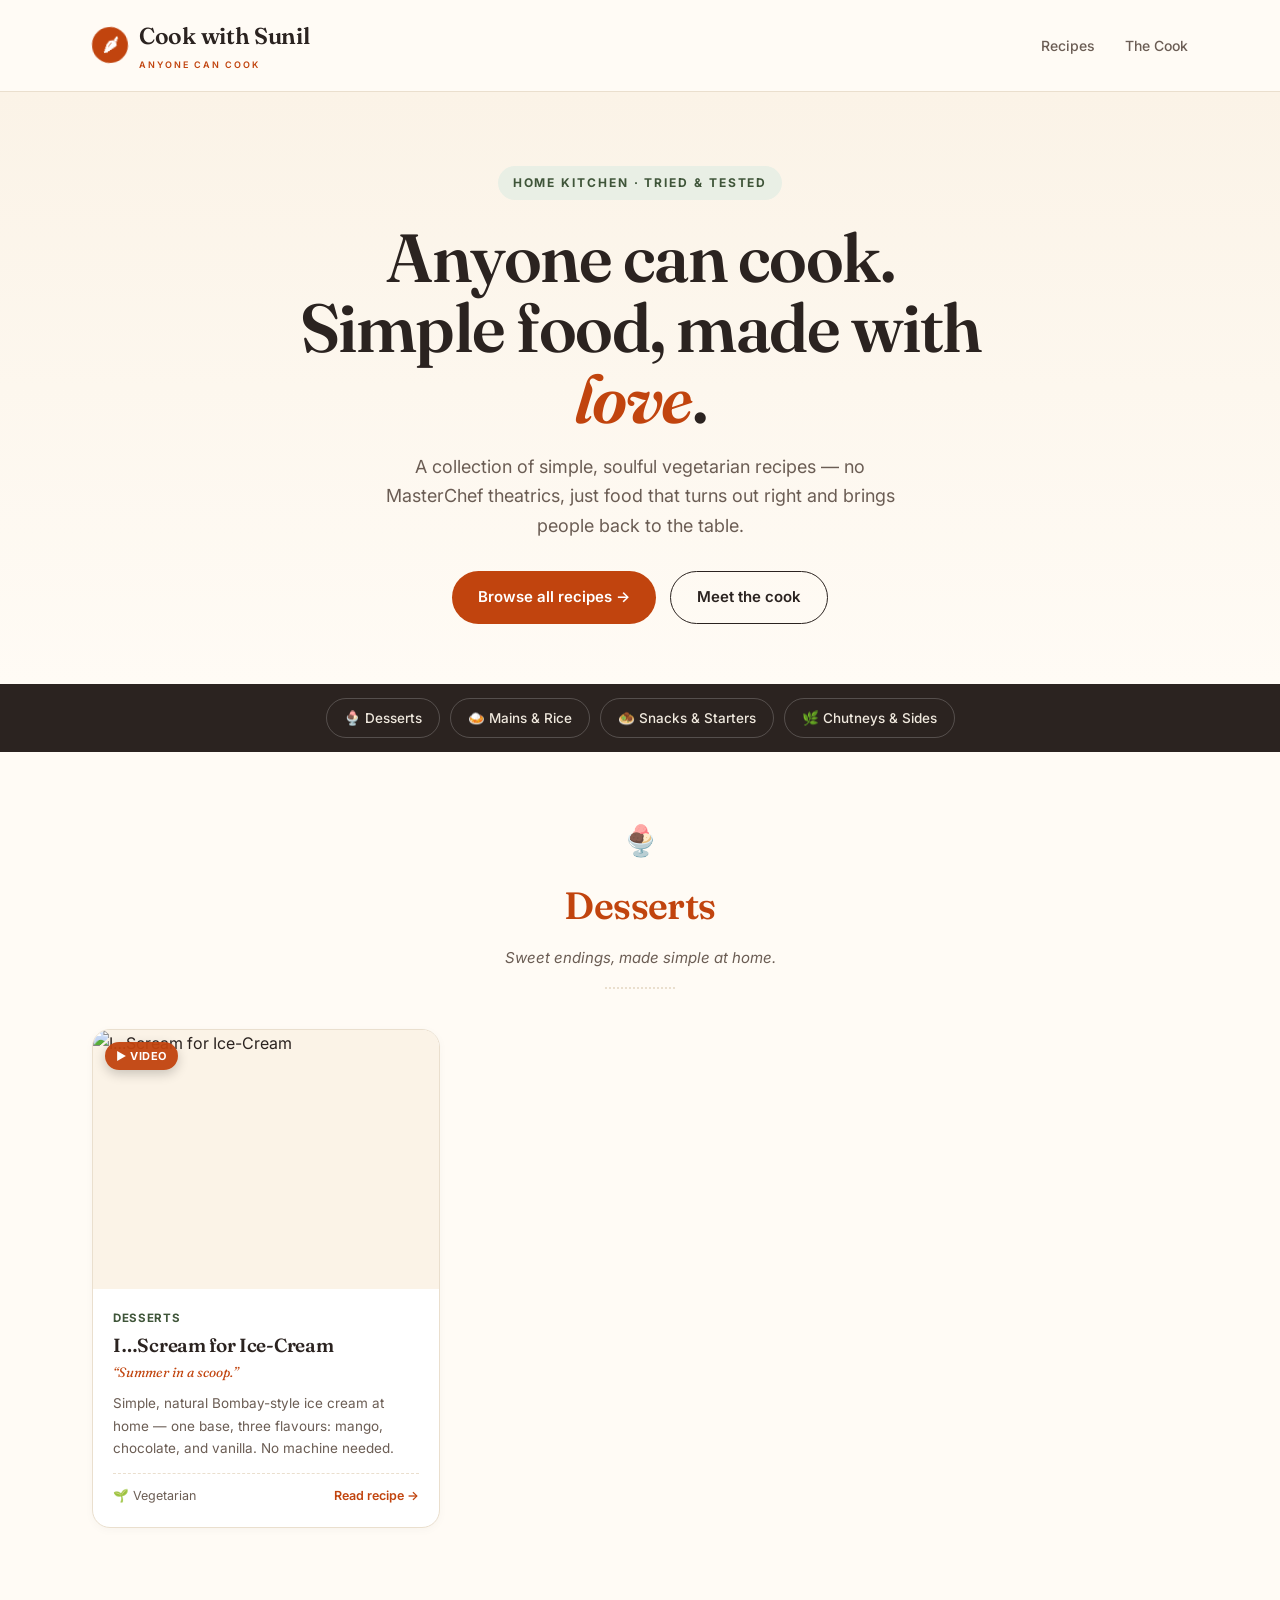
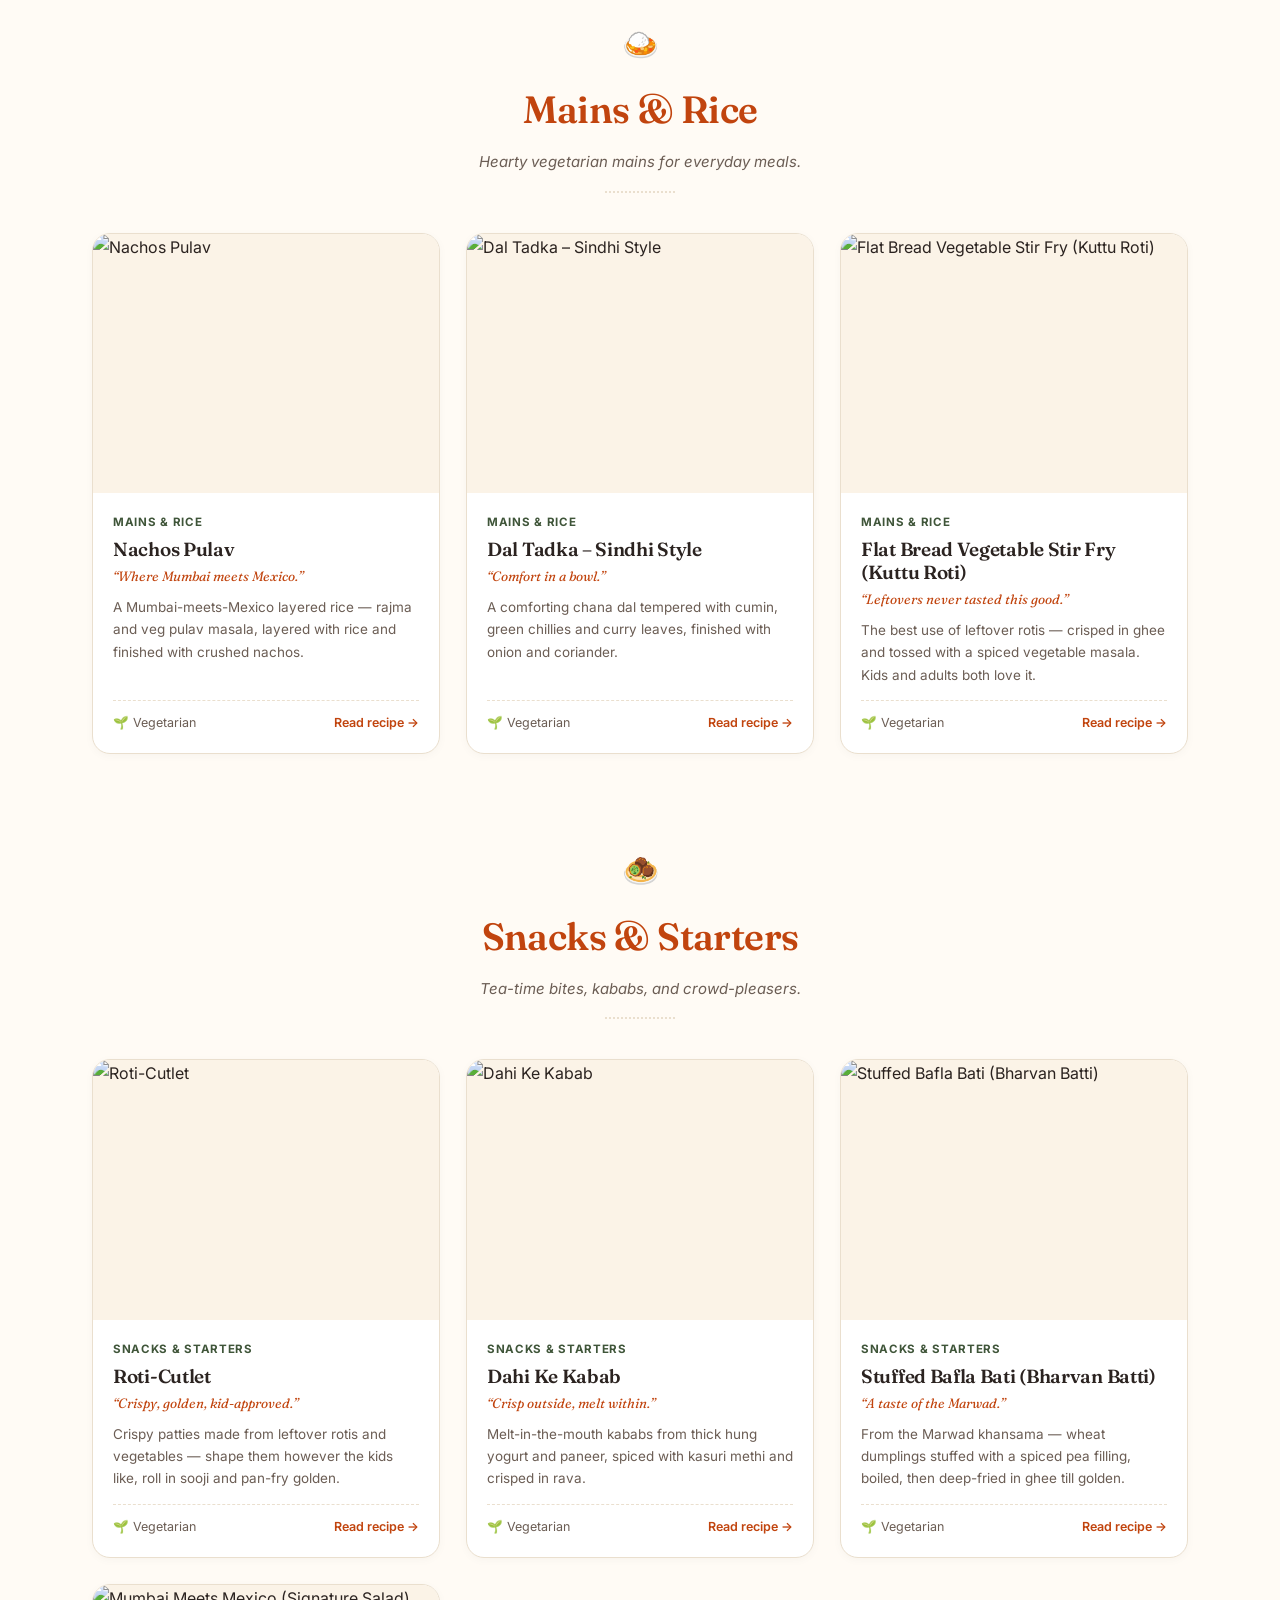
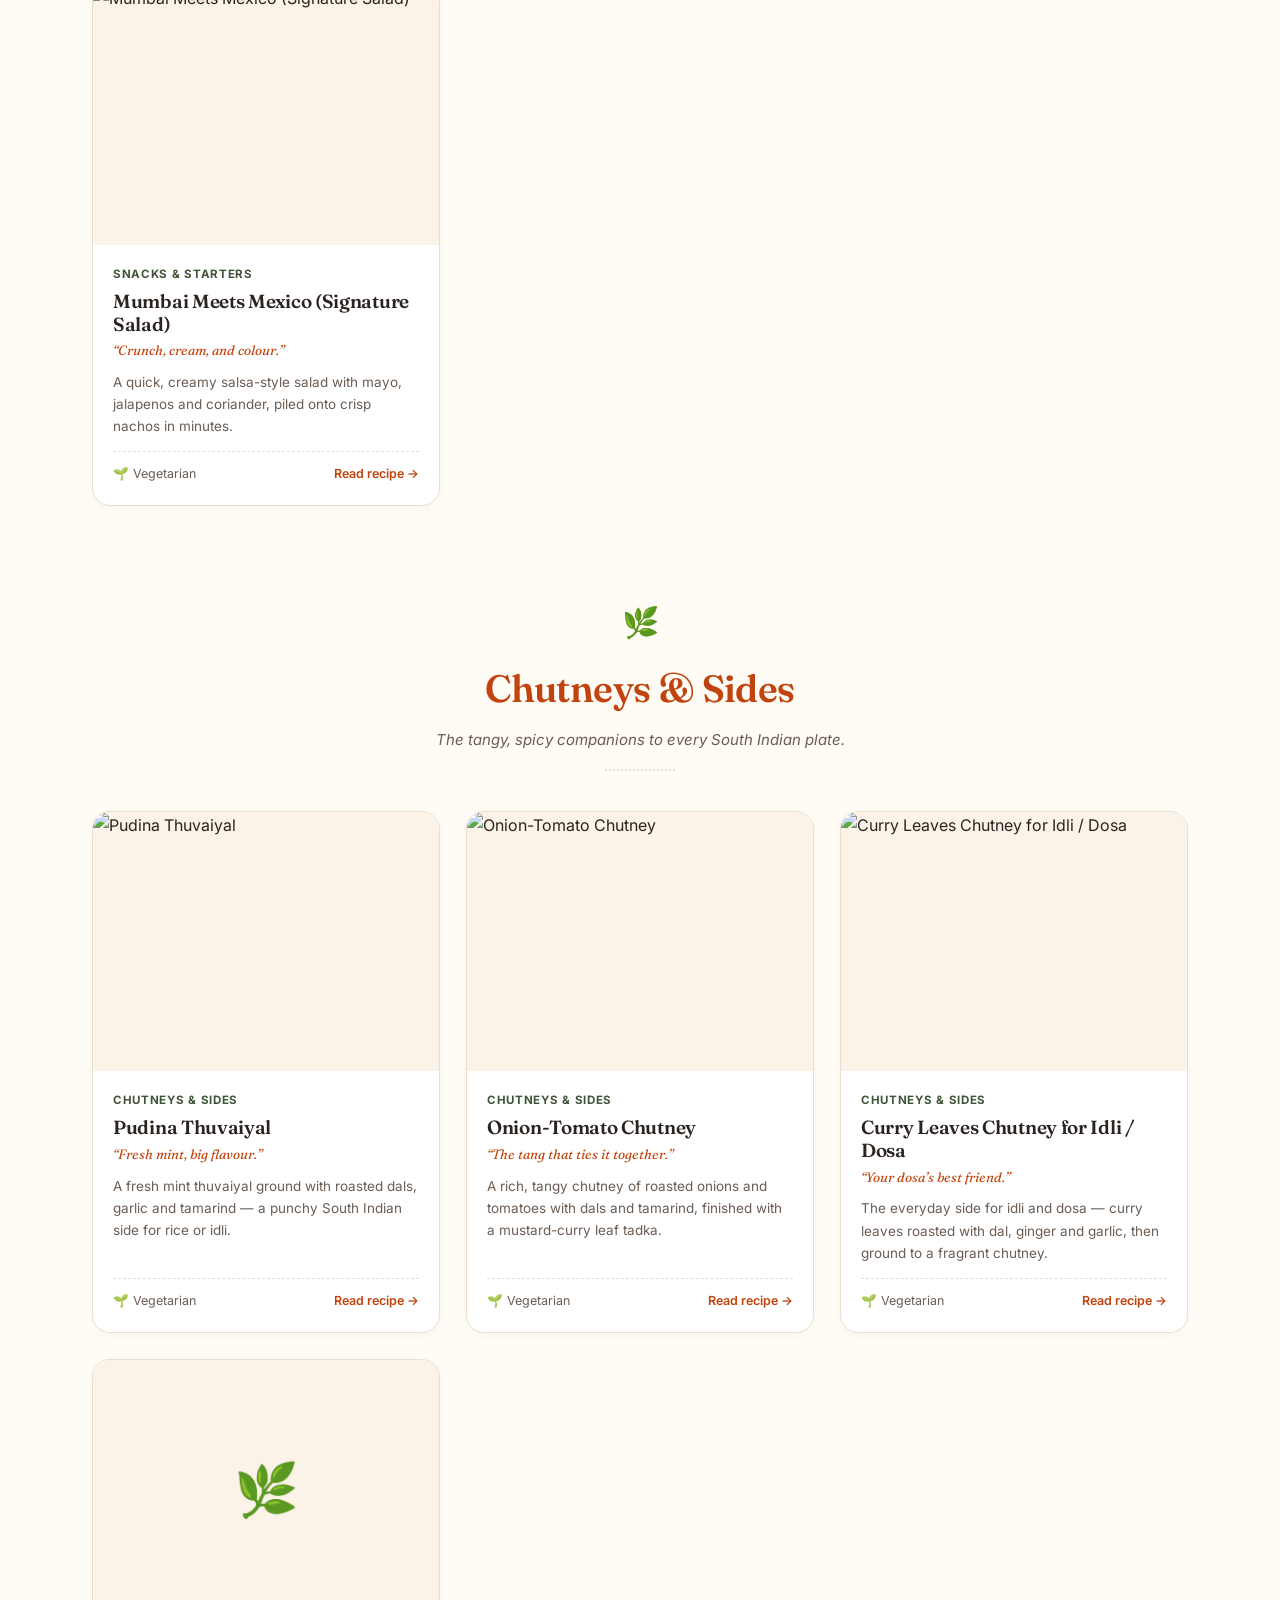
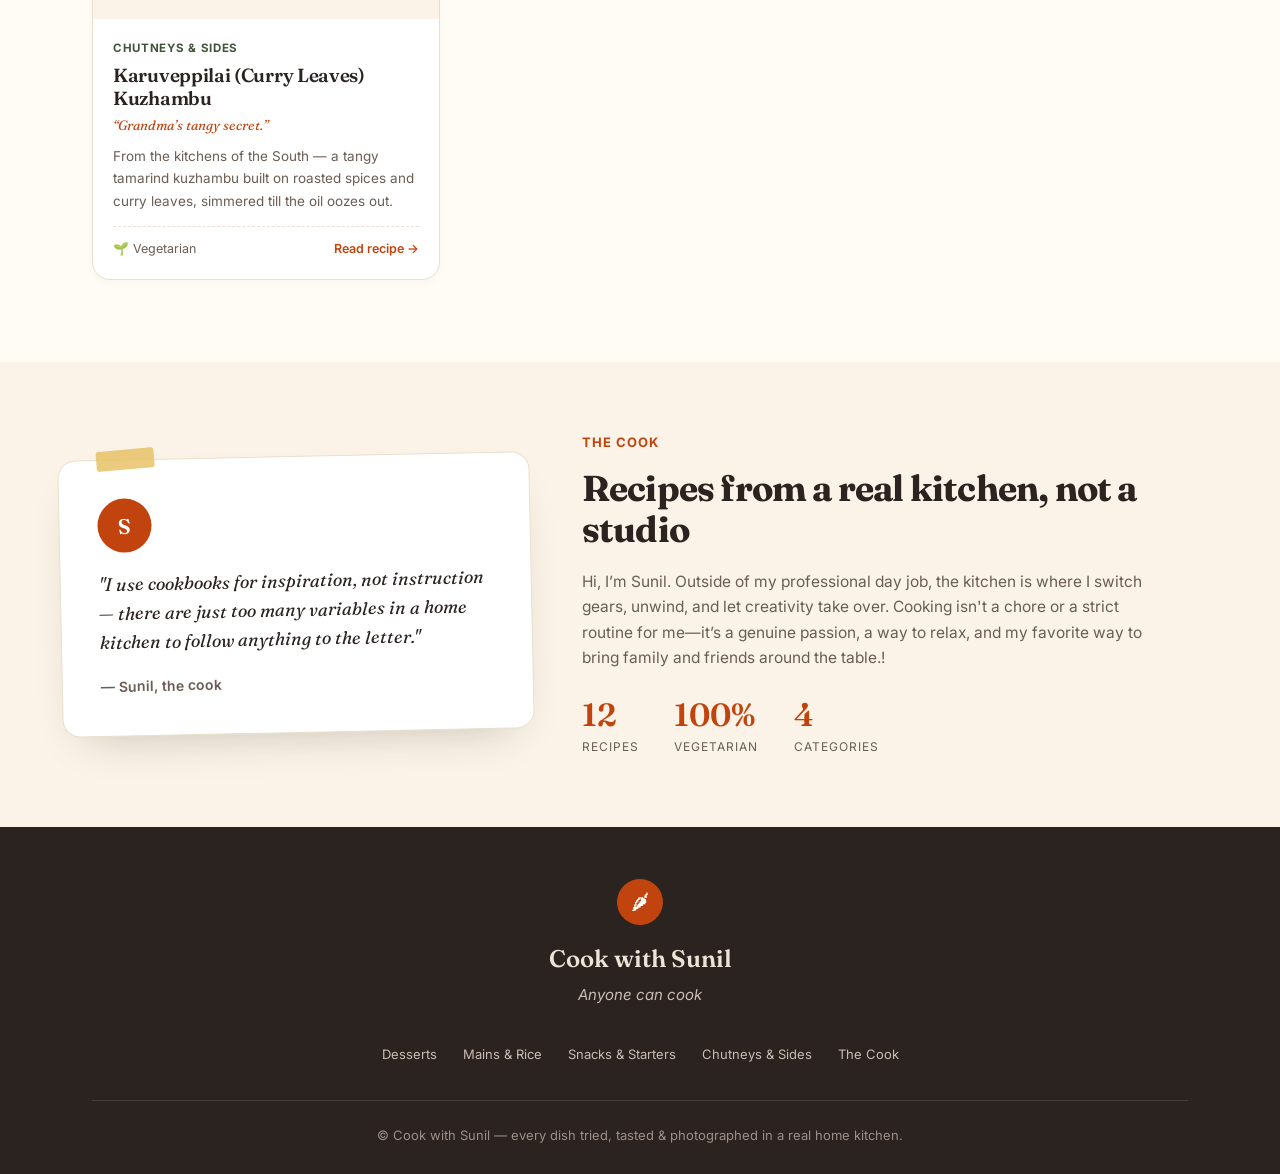
==== commit 695125a9: "Update index.html" ====
--- a/index.html
+++ b/index.html
@@ -117,7 +117,7 @@
   <div class="about-copy">
     <span class="tag">The Cook</span>
     <h2>Recipes from a real kitchen, not a studio</h2>
-    <p>I don't follow recipes to the letter — I use cookbooks for inspiration, for learning techniques and great flavour combinations. There are just too many variables in a home kitchen to get hung up on instructions. After a lot of experimentation and innovation, these are the recipes I've developed — easy to make, and nothing like something out of a MasterChef kitchen. I wish to share great food with everyone here. Hope you all like it!</p>
+    <p>Hi, I’m Sunil. Outside of my professional day job, the kitchen is where I switch gears, unwind, and let creativity take over. Cooking isn't a chore or a strict routine for me—it’s a genuine passion, a way to relax, and my favorite way to bring family and friends around the table.!</p>
     <div class="stat-row">
       <div class="stat"><b>12</b><span>Recipes</span></div>
       <div class="stat"><b>100%</b><span>Vegetarian</span></div>
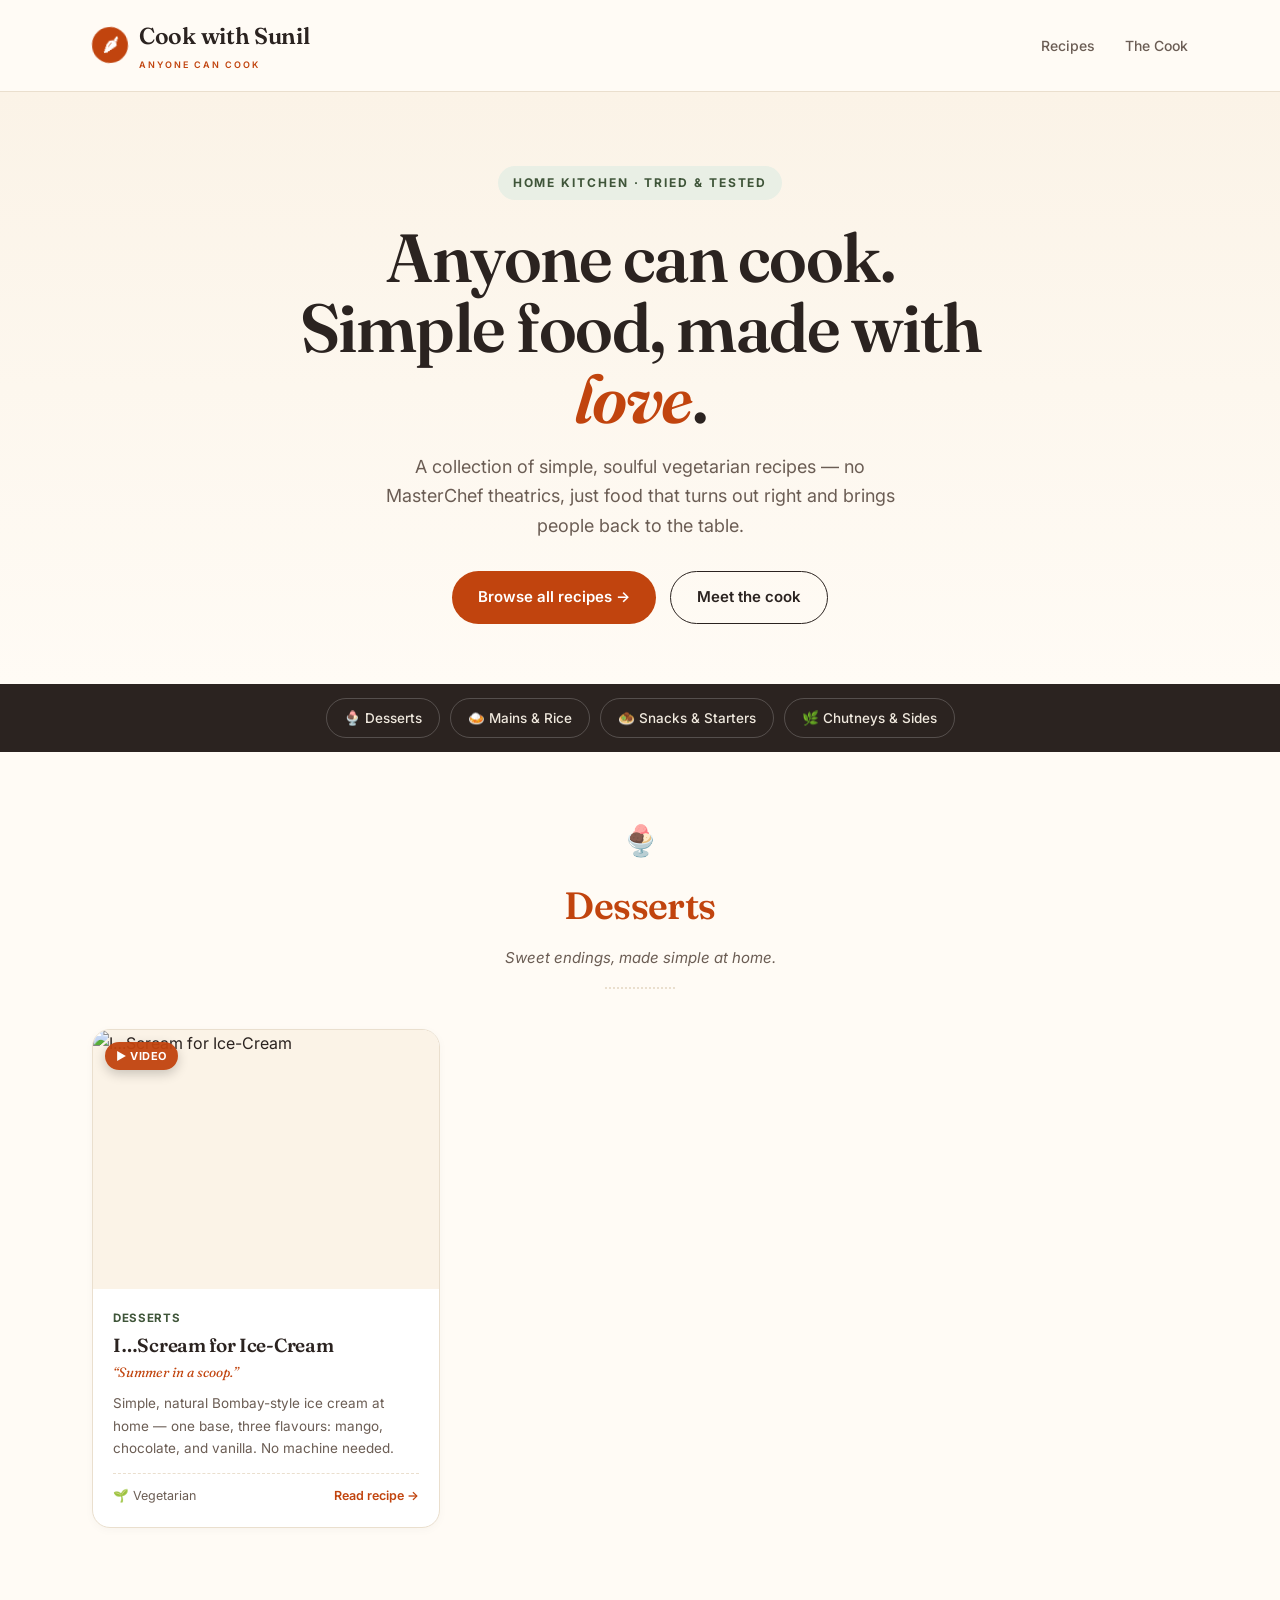
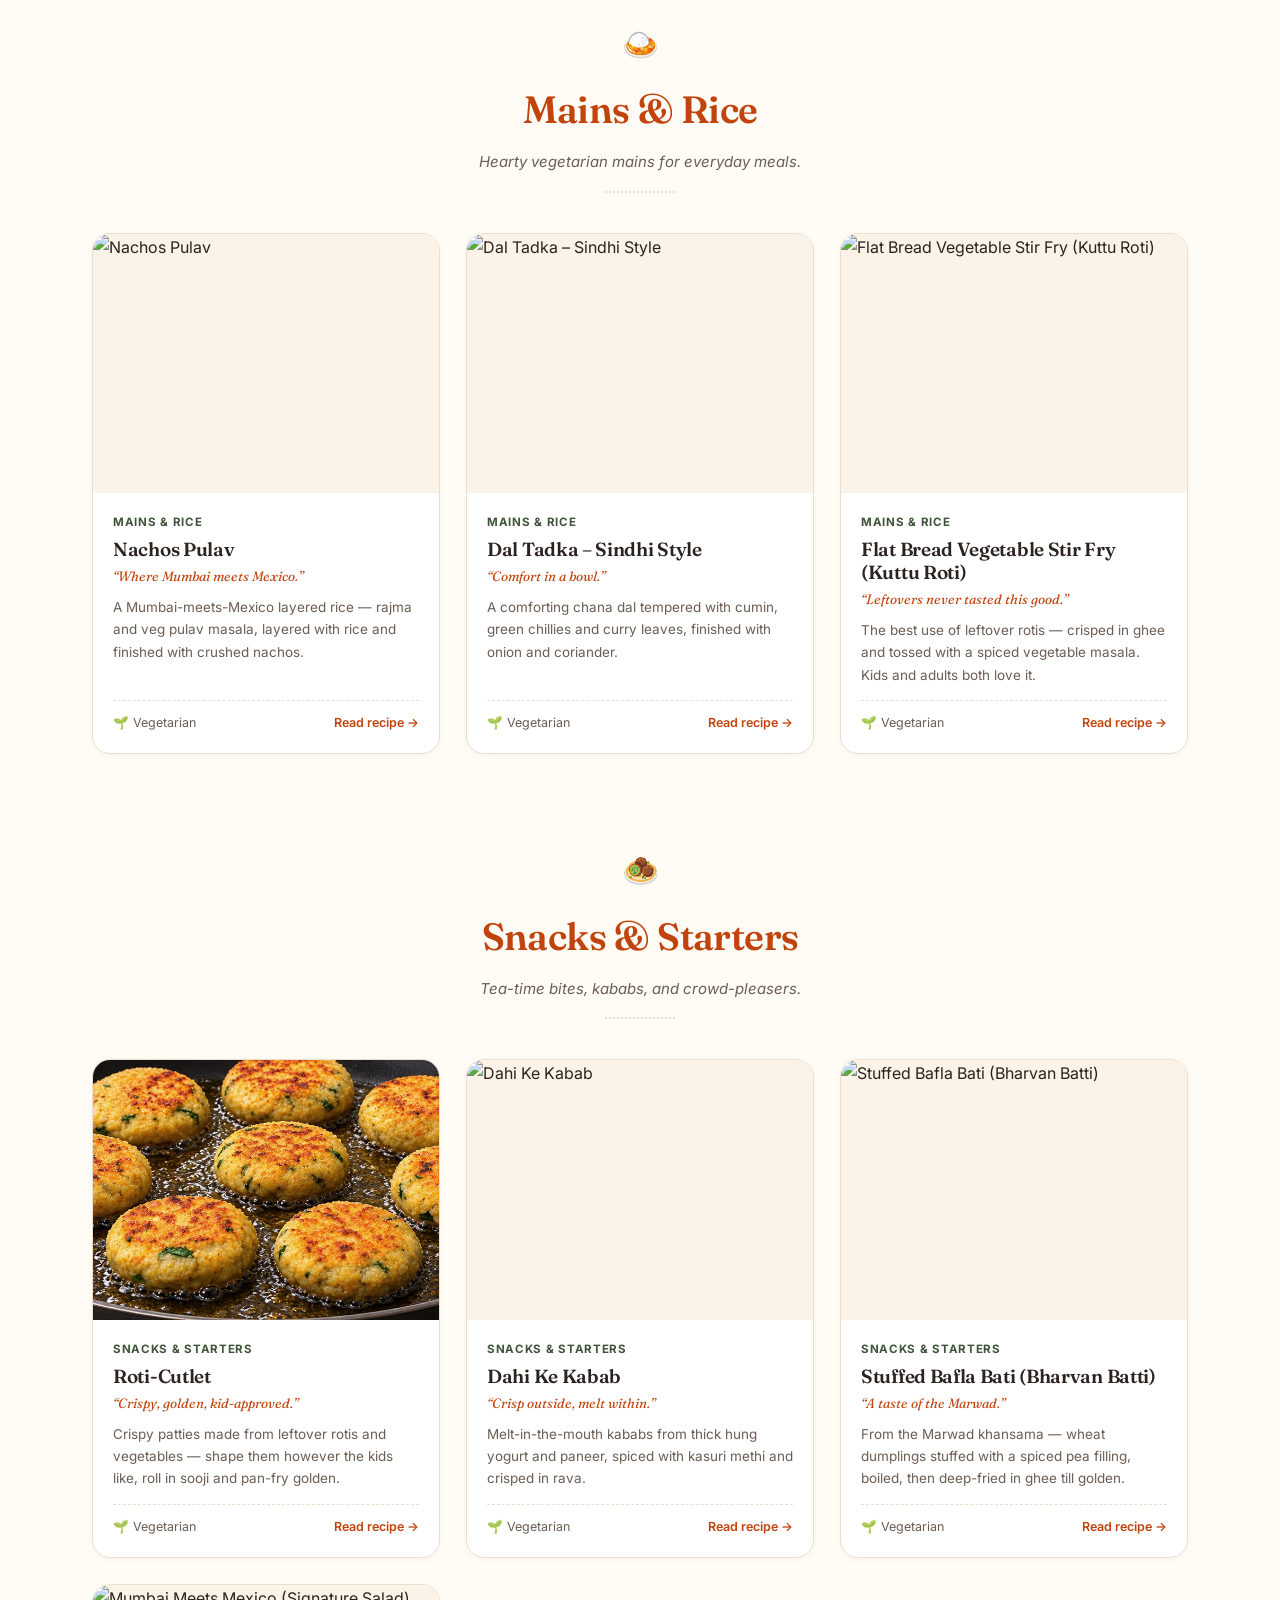
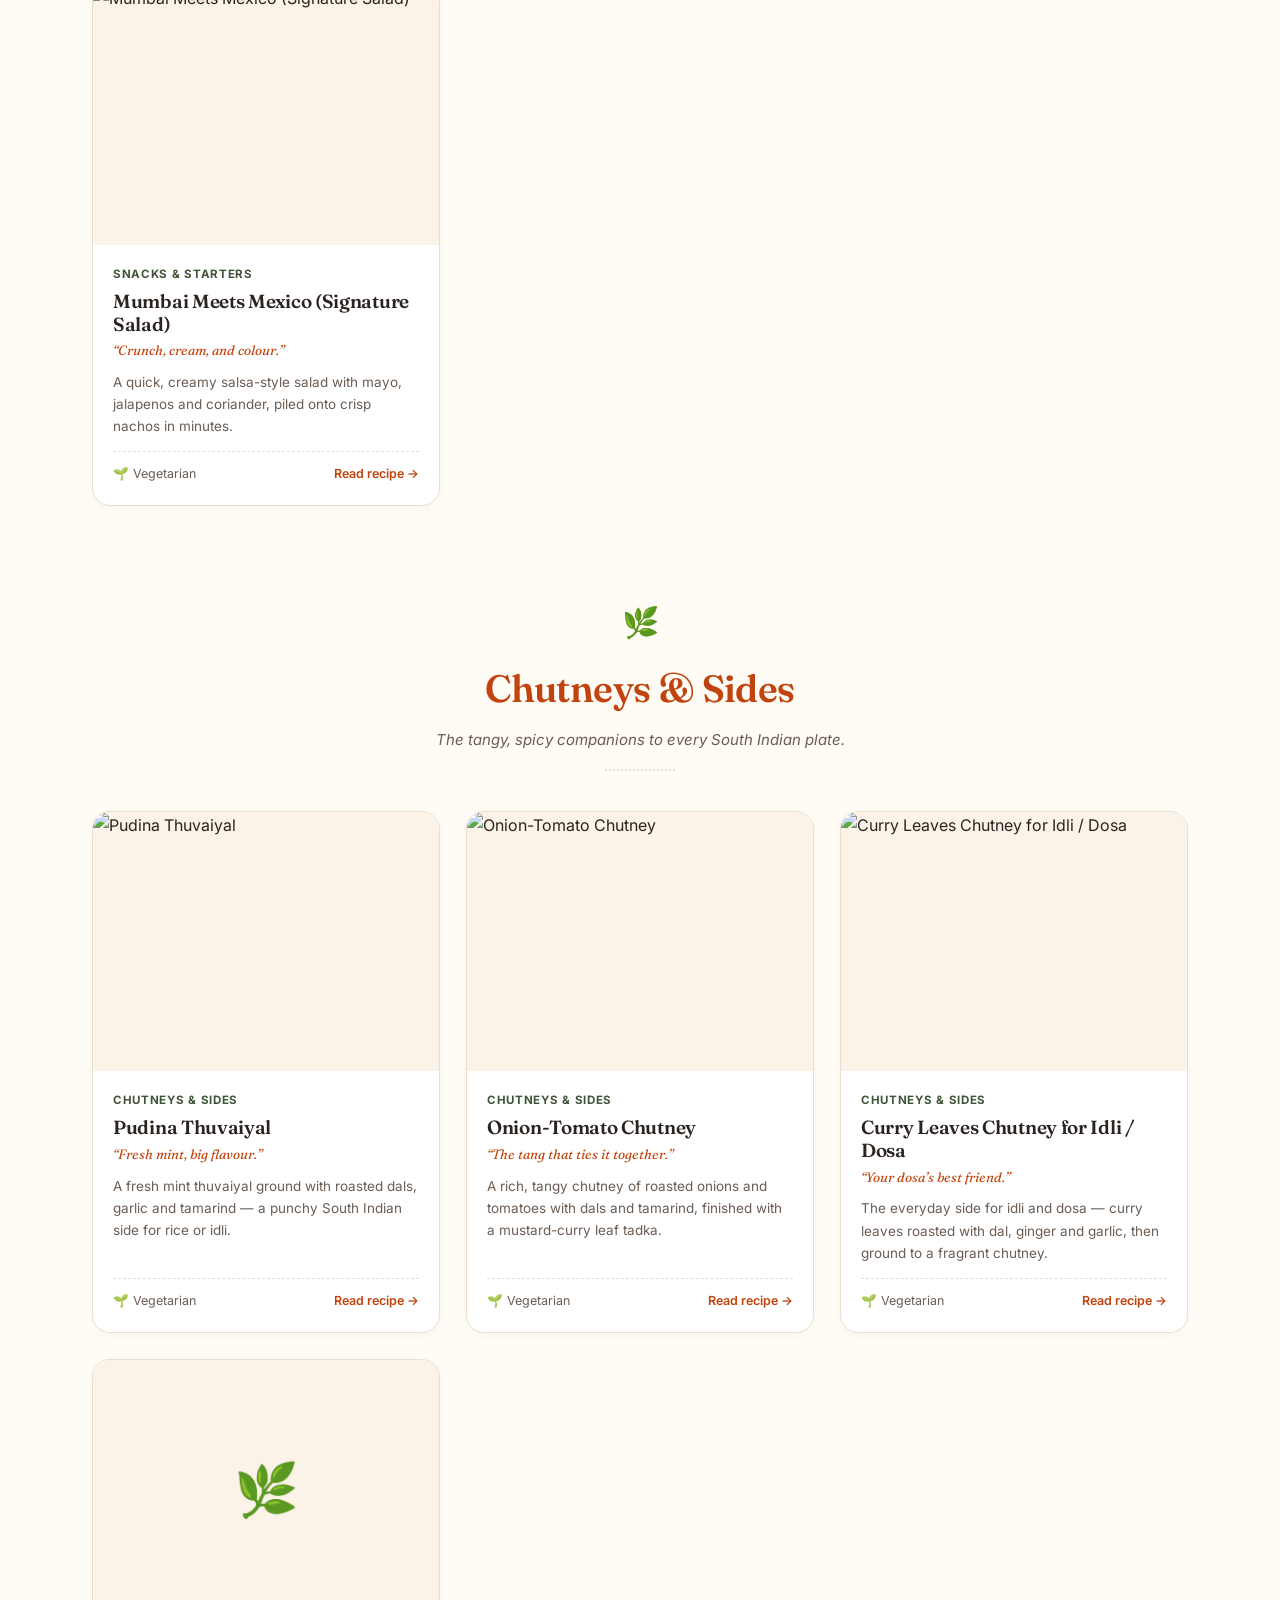
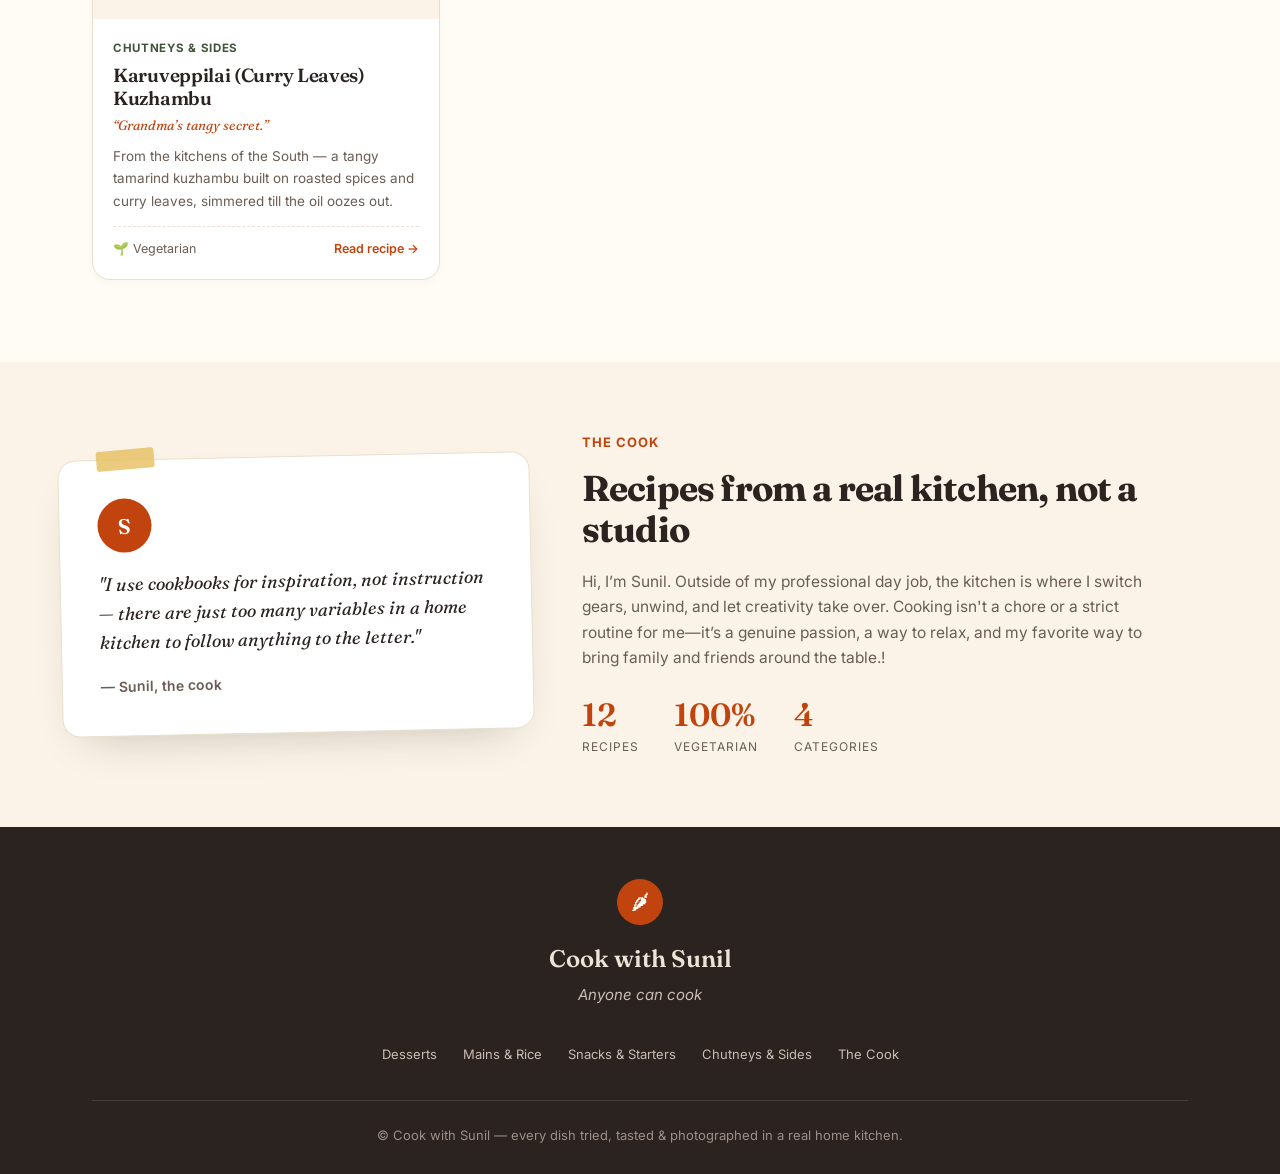
==== commit 49afd896: "image path" ====
--- a/index.html
+++ b/index.html
@@ -50,7 +50,7 @@
           <div class="card-foot"><span>🌱 Vegetarian</span><span class="read">Read recipe →</span></div>
         </div></a></div></div></section><section class="section" id="cat-snacks"><div class="wrap">
       <div class="cat-head"><span class="ic">🧆</span><h2>Snacks &amp; Starters</h2><p>Tea-time bites, kababs, and crowd-pleasers.</p><div class="dots"></div></div>
-      <div class="grid"><a class="card" href="recipes/roti-cutlet.html"><div class="card-imgbox"><img src="https://blogger.googleusercontent.com/img/b/R29vZ2xl/AVvXsEh2dqqE704uBh4hRAGPXHVUBP8OnBsLX6yEpGLW4JAv_m7zp0CteZa7-JMsQDPhw6bWCqvStCzgMV7E_QYKPdjQCLGt3HzcbpElyhjtNiKp_ELKt7i7dH6aCMytRm6L7MxPrPAR6CMxEHY/s1600/20161216_183708.jpg" alt="Roti-Cutlet" loading="lazy"></div>
+      <div class="grid"><a class="card" href="recipes/roti-cutlet.html"><div class="card-imgbox"><img src="recipes/images/ShallowFryPatties.jpg" alt="Roti-Cutlet" loading="lazy"></div>
         <div class="card-body">
           <span class="cat">Snacks &amp; Starters</span>
           <h3>Roti-Cutlet</h3>
